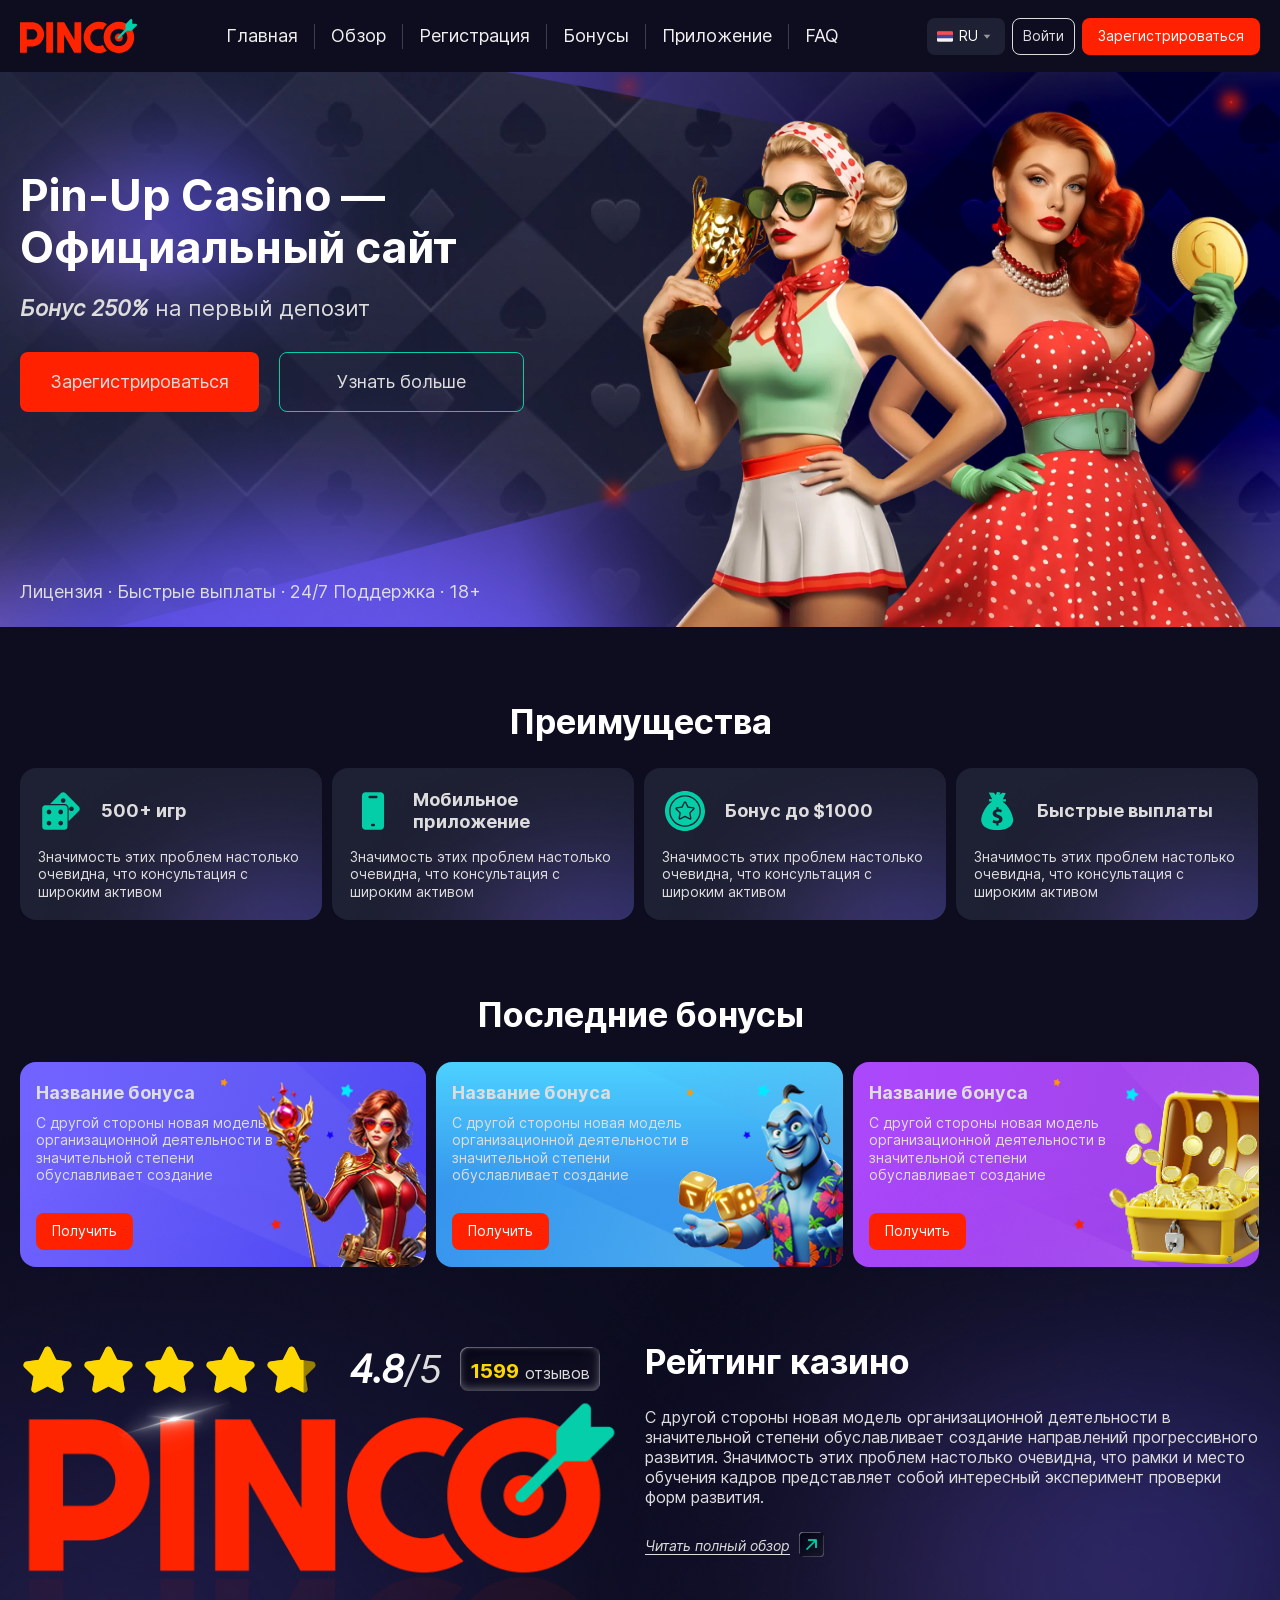
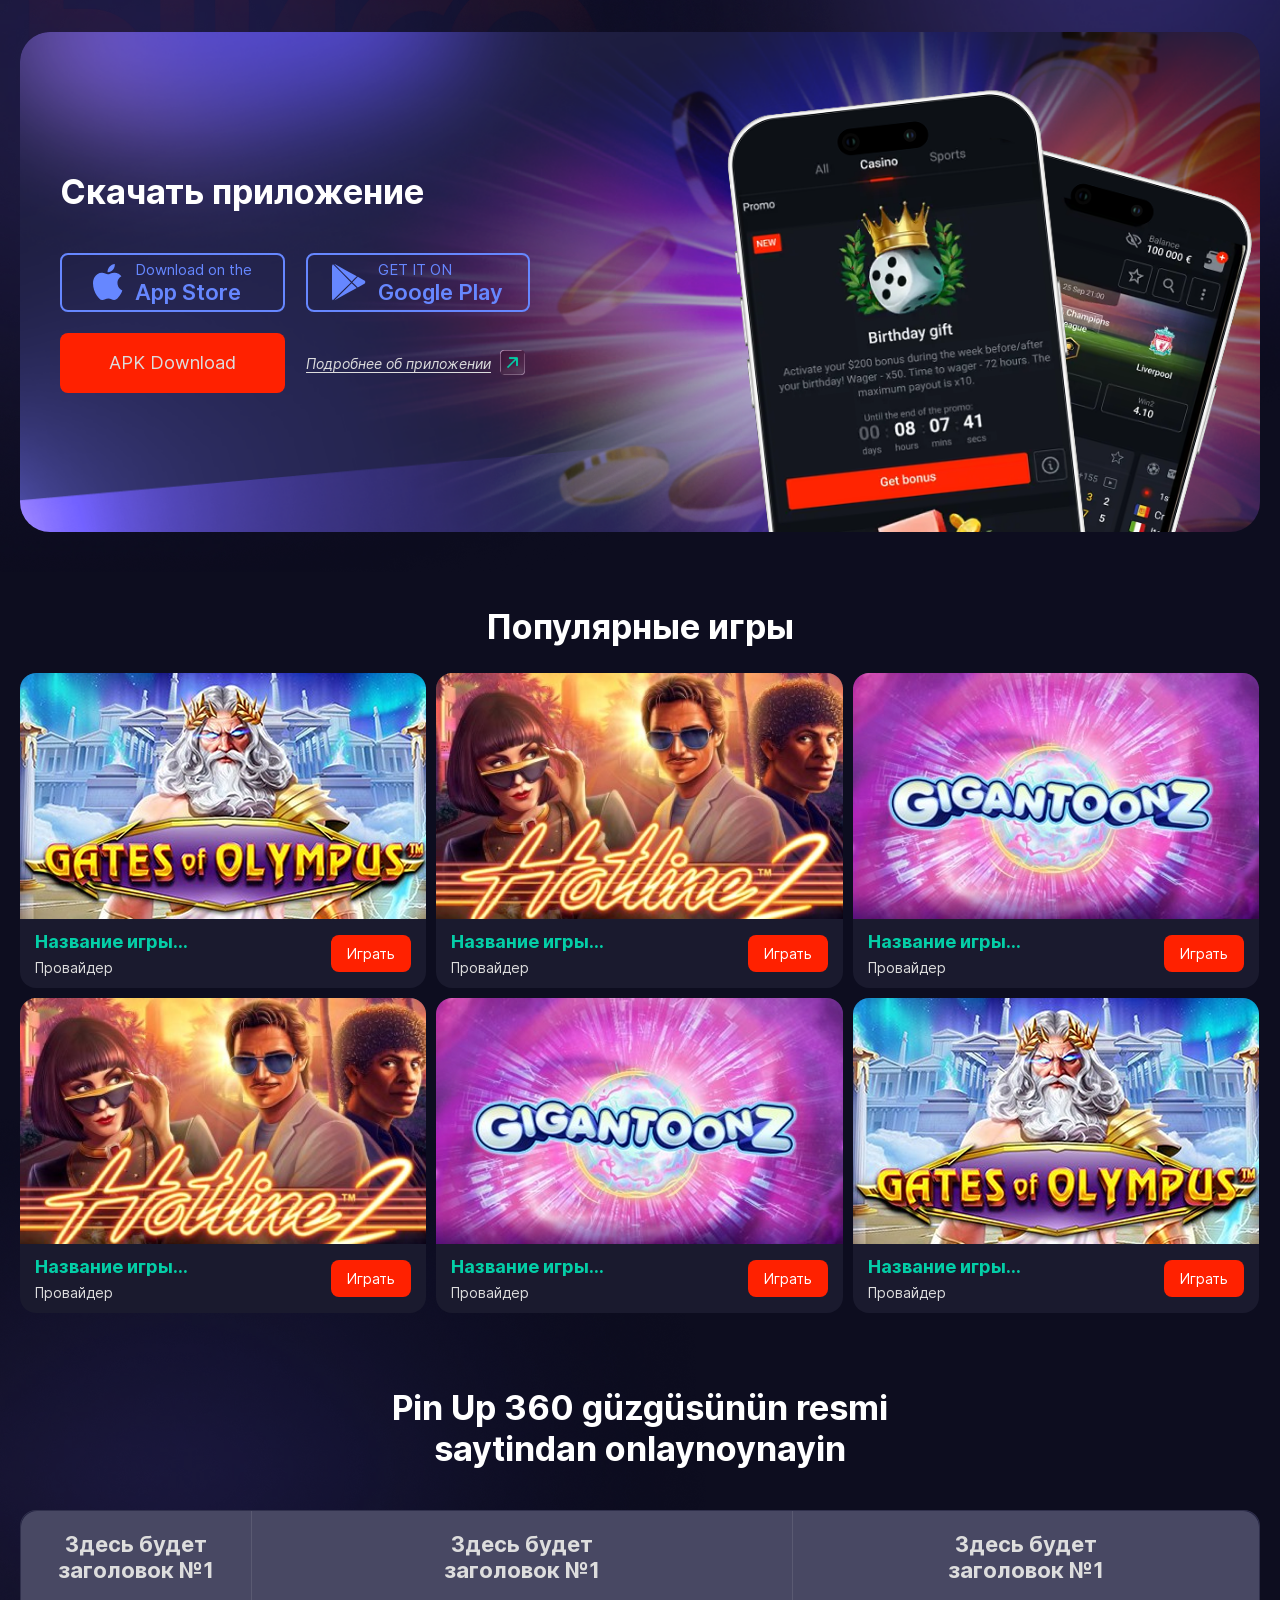
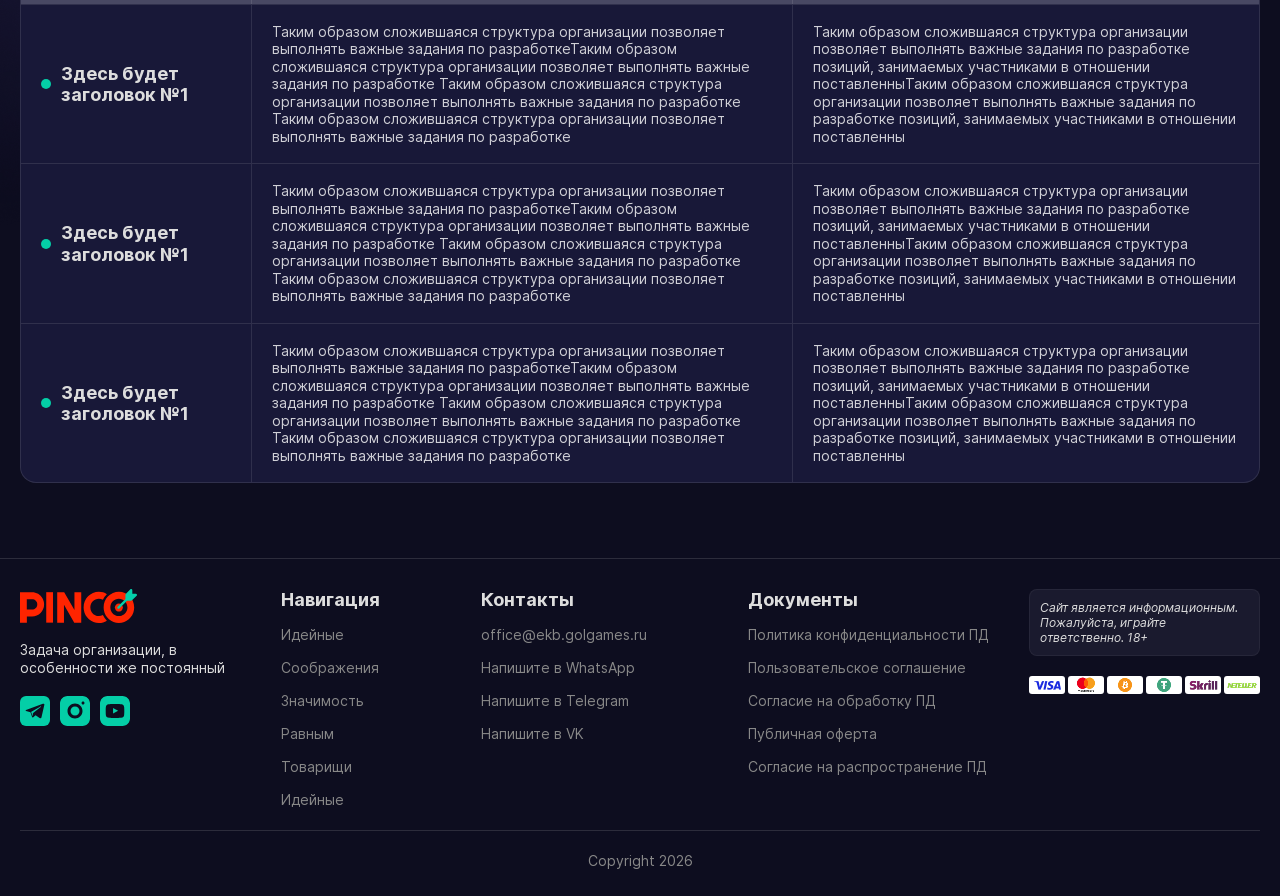
==== index.html @ db942cb5 "add" ====
<!DOCTYPE html>
<html lang="ru">
<head>
    <meta charset="UTF-8">
    <meta name="viewport"
          content="width=device-width, user-scalable=no, initial-scale=1.0, maximum-scale=1.0, minimum-scale=1.0">
    <meta http-equiv="X-UA-Compatible" content="ie=edge">
    <title></title>
    <link rel="stylesheet" href="style.css">
</head>
<body>

<header>
    <div class="container">
        <div class="header-main G-align-center G-justify-between">
            <a href="#" class="logo G-flex"><img src="./assets/img/logo.svg" alt="logo"></a>
            <div class="menu-mobile">
                <div class="header-menu">
                    <ul>
                        <li><a href="#">Главная</a></li>
                        <li><a href="#">Обзор</a></li>
                        <li><a href="#">Регистрация</a></li>
                        <li><a href="#">Бонусы</a></li>
                        <li><a href="#">Приложение</a></li>
                        <li><a href="#">FAQ</a></li>
                    </ul>
                </div>
                <div class="leng-mobile">
                    <div class="leng-mobile-name">
                        <img src="./assets/img/ru.png" alt="ru"> RU
                    </div>
                    <div class="leng-mobile-name">
                        <img src="./assets/img/en.png" alt="en"> EN
                    </div>
                    <div class="leng-mobile-name">
                        <img src="./assets/img/az.png" alt="az"> AZ
                    </div>
                    <div class="leng-mobile-name">
                        <img src="./assets/img/uz.png" alt="uz"> UZ
                    </div>
                    <div class="leng-mobile-name">
                        <img src="./assets/img/pt.png" alt="pt"> PT
                    </div>
                    <div class="leng-mobile-name">
                        <img src="./assets/img/es.png" alt="es"> ES
                    </div>
                </div>
            </div>


            <div class="header-btn G-align-center">
                <button class="btn-href game-now-mob">Играть сейчас</button>

                <div class="header-lang">
                    <div class="lang-current">
                        <img src="./assets/img/ru.png" alt="ru"> RU
                    </div>
                    <div class="lang-dropdown">
                        <ul>
                            <li>
                                <div class="header-lang-item">
                                    <img src="./assets/img/en.png" alt="en"> EN
                                </div>
                            </li>

                            <li>
                                <div class="header-lang-item">
                                    <img src="./assets/img/az.png" alt="az"> AZ
                                </div>
                            </li>
                            <li>
                                <div class="header-lang-item">
                                    <img src="./assets/img/tr.png" alt="tr"> TR
                                </div>
                            </li>
                            <li>
                                <div class="header-lang-item">
                                    <img src="./assets/img/uz.png" alt="uz"> UZ
                                </div>
                            </li>
                            <li>
                                <div class="header-lang-item">
                                    <img src="./assets/img/pt.png" alt="pt"> PT
                                </div>
                            </li>
                            <li>
                                <div class="header-lang-item">
                                    <img src="./assets/img/es.png" alt="es"> ES
                                </div>
                            </li>
                        </ul>
                    </div>
                </div>
                <div class="btn-for-desktop G-align-center">
                    <button class="btn-login">Войти</button>
                    <button class="btn-href">Зарегистрироваться</button>
                </div>
                <div class="open-menu">
                    <span></span>
                    <span></span>
                    <span></span>
                </div>
            </div>


        </div>
    </div>
</header>

<section class="pin-casino-min">
    <div class="container">
        <div class="pin-casino">
            <div class="pin-casino-info">
                <h1>Pin-Up Casino — Официальный сайт</h1>
                <h3><span>Бонус 250%</span> на первый депозит</h3>
                <div class="pin-casino-btn G-align-center">
                    <button class="btn">Зарегистрироваться</button>
                    <button class="btn-liner">Узнать больше</button>
                </div>
            </div>
            <div class="pin-casino-text">
                <p>Лицензия · Быстрые выплаты · 24/7 Поддержка · 18+</p>
            </div>
        </div>
        <div class="banner-girls G-align-end">
            <img src="./assets/img/girl-1.webp" class="girl-left" alt="girl">
            <img src="./assets/img/girl-2.webp" class="girl-right" alt="girl">
        </div>
    </div>
</section>


<section class="section-margin">
    <div class="container">
        <h2>Преимущества</h2>
        <div class="advantages-flex G-flex-wrap">
            <div class="advantages-cards G-flex-column">
                <div class="advantages-name G-align-center">
                    <img src="./assets/img/icon-game-zar.svg" alt="игр">
                    <h4>500+ игр</h4>
                </div>
                <p>
                    Значимость этих проблем настолько очевидна, что консультация с широким активом
                </p>
            </div>
            <div class="advantages-cards G-flex-column">
                <div class="advantages-name G-align-center">
                    <img src="./assets/img/icon-mobile-app.svg" alt="Мобильное приложение">
                    <h4>Мобильное приложение</h4>
                </div>
                <p>
                    Значимость этих проблем настолько очевидна, что консультация с широким активом
                </p>
            </div>
            <div class="advantages-cards G-flex-column">
                <div class="advantages-name G-align-center">
                    <img src="./assets/img/icon-bonus.svg" alt="Бонус">
                    <h4>Бонус до $1000</h4>
                </div>
                <p>
                    Значимость этих проблем настолько очевидна, что консультация с широким активом
                </p>
            </div>
            <div class="advantages-cards G-flex-column">
                <div class="advantages-name G-align-center">
                    <img src="./assets/img/icon-payouts.svg" alt="Быстрые выплаты">
                    <h4>Быстрые выплаты</h4>
                </div>
                <p>
                    Значимость этих проблем настолько очевидна, что консультация с широким активом
                </p>
            </div>
        </div>
    </div>
</section>


<section class="section-margin">
    <div class="container">
        <h2>Последние бонусы</h2>
        <div class="latest-bonuses-flex G-flex-wrap">
            <div class="latest-bonuses-cards cards-grad-blue">
                <img src="./assets/img/bonuses-1.png" alt="">
                <div class="latest-bonuses-text">
                    <h4>Название бонуса</h4>
                    <p>С другой стороны новая модель организационной
                        деятельности в значительной степени обуславливает создание</p>
                    <button class="btn-href">Получить</button>
                </div>
            </div>
            <div class="latest-bonuses-cards cards-grad-green">
                <img src="./assets/img/bonuses-2.png" alt="">
                <div class="latest-bonuses-text">
                    <h4>Название бонуса</h4>
                    <p>С другой стороны новая модель организационной
                        деятельности в значительной степени обуславливает создание</p>
                    <button class="btn-href">Получить</button>
                </div>
            </div>
            <div class="latest-bonuses-cards cards-grad-orange">
                <img src="./assets/img/bonuses-3.png" alt="">
                <div class="latest-bonuses-text">
                    <h4>Название бонуса</h4>
                    <p>С другой стороны новая модель организационной
                        деятельности в значительной степени обуславливает создание</p>
                    <button class="btn-href">Получить</button>
                </div>
            </div>
        </div>
    </div>
</section>

<section class="casino-rating-min section-margin">
    <div class="container">
        <div class="casino-rating-flex G-align-start">
            <div class="casino-rating-col">
                <div class="rating-wrap G-align-center">
                    <div class="stars">
                        <svg width="48" height="48" viewBox="0 0 50 50" xmlns="http://www.w3.org/2000/svg">
                            <defs>
                                <clipPath id="c1">
                                    <rect x="0" y="0" width="50" height="50"></rect>
                                </clipPath>
                            </defs>
                            <path d="M32.8843 16.1407L27.839 5.9188C27.3031 4.83442 26.2187 4.15942 25.0093 4.15942C23.8 4.15942 22.714 4.83442 22.1781 5.9188L17.1109 16.1579L5.82964 17.7969C4.6312 17.9704 3.65464 18.7938 3.2812 19.9454C2.9062 21.0954 3.21245 22.336 4.07964 23.1813L12.2515 31.1657L10.325 42.4016C10.1203 43.5938 10.6015 44.7782 11.5796 45.4891C12.1328 45.8907 12.7796 46.0954 13.4312 46.0954C13.9328 46.0954 14.4375 45.9735 14.9031 45.7297L25.0234 40.425L35.114 45.7297C36.1859 46.2922 37.4593 46.2016 38.4375 45.4891C39.4156 44.7782 39.8984 43.5954 39.6937 42.4016L37.775 31.1391L45.939 23.1813C46.8062 22.336 47.1109 21.0969 46.7374 19.9454C46.364 18.7938 45.3875 17.9704 44.189 17.7969L32.9078 16.1579L32.8843 16.1407Z"
                                  fill="#2e3260"></path>
                            <path d="M32.8843 16.1407L27.839 5.9188C27.3031 4.83442 26.2187 4.15942 25.0093 4.15942C23.8 4.15942 22.714 4.83442 22.1781 5.9188L17.1109 16.1579L5.82964 17.7969C4.6312 17.9704 3.65464 18.7938 3.2812 19.9454C2.9062 21.0954 3.21245 22.336 4.07964 23.1813L12.2515 31.1657L10.325 42.4016C10.1203 43.5938 10.6015 44.7782 11.5796 45.4891C12.1328 45.8907 12.7796 46.0954 13.4312 46.0954C13.9328 46.0954 14.4375 45.9735 14.9031 45.7297L25.0234 40.425L35.114 45.7297C36.1859 46.2922 37.4593 46.2016 38.4375 45.4891C39.4156 44.7782 39.8984 43.5954 39.6937 42.4016L37.775 31.1391L45.939 23.1813C46.8062 22.336 47.1109 21.0969 46.7374 19.9454C46.364 18.7938 45.3875 17.9704 44.189 17.7969L32.9078 16.1579L32.8843 16.1407Z"
                                  fill="#FFD700" clip-path="url(#c1)"></path>
                        </svg>
                        <svg width="48" height="48" viewBox="0 0 50 50" xmlns="http://www.w3.org/2000/svg">
                            <defs>
                                <clipPath id="c2">
                                    <rect x="0" y="0" width="50" height="50"></rect>
                                </clipPath>
                            </defs>
                            <path d="M32.8843 16.1407L27.839 5.9188C27.3031 4.83442 26.2187 4.15942 25.0093 4.15942C23.8 4.15942 22.714 4.83442 22.1781 5.9188L17.1109 16.1579L5.82964 17.7969C4.6312 17.9704 3.65464 18.7938 3.2812 19.9454C2.9062 21.0954 3.21245 22.336 4.07964 23.1813L12.2515 31.1657L10.325 42.4016C10.1203 43.5938 10.6015 44.7782 11.5796 45.4891C12.1328 45.8907 12.7796 46.0954 13.4312 46.0954C13.9328 46.0954 14.4375 45.9735 14.9031 45.7297L25.0234 40.425L35.114 45.7297C36.1859 46.2922 37.4593 46.2016 38.4375 45.4891C39.4156 44.7782 39.8984 43.5954 39.6937 42.4016L37.775 31.1391L45.939 23.1813C46.8062 22.336 47.1109 21.0969 46.7374 19.9454C46.364 18.7938 45.3875 17.9704 44.189 17.7969L32.9078 16.1579L32.8843 16.1407Z"
                                  fill="#2e3260"></path>
                            <path d="M32.8843 16.1407L27.839 5.9188C27.3031 4.83442 26.2187 4.15942 25.0093 4.15942C23.8 4.15942 22.714 4.83442 22.1781 5.9188L17.1109 16.1579L5.82964 17.7969C4.6312 17.9704 3.65464 18.7938 3.2812 19.9454C2.9062 21.0954 3.21245 22.336 4.07964 23.1813L12.2515 31.1657L10.325 42.4016C10.1203 43.5938 10.6015 44.7782 11.5796 45.4891C12.1328 45.8907 12.7796 46.0954 13.4312 46.0954C13.9328 46.0954 14.4375 45.9735 14.9031 45.7297L25.0234 40.425L35.114 45.7297C36.1859 46.2922 37.4593 46.2016 38.4375 45.4891C39.4156 44.7782 39.8984 43.5954 39.6937 42.4016L37.775 31.1391L45.939 23.1813C46.8062 22.336 47.1109 21.0969 46.7374 19.9454C46.364 18.7938 45.3875 17.9704 44.189 17.7969L32.9078 16.1579L32.8843 16.1407Z"
                                  fill="#FFD700" clip-path="url(#c2)"></path>
                        </svg>
                        <svg width="48" height="48" viewBox="0 0 50 50" xmlns="http://www.w3.org/2000/svg">
                            <defs>
                                <clipPath id="c3">
                                    <rect x="0" y="0" width="50" height="50"></rect>
                                </clipPath>
                            </defs>
                            <path d="M32.8843 16.1407L27.839 5.9188C27.3031 4.83442 26.2187 4.15942 25.0093 4.15942C23.8 4.15942 22.714 4.83442 22.1781 5.9188L17.1109 16.1579L5.82964 17.7969C4.6312 17.9704 3.65464 18.7938 3.2812 19.9454C2.9062 21.0954 3.21245 22.336 4.07964 23.1813L12.2515 31.1657L10.325 42.4016C10.1203 43.5938 10.6015 44.7782 11.5796 45.4891C12.1328 45.8907 12.7796 46.0954 13.4312 46.0954C13.9328 46.0954 14.4375 45.9735 14.9031 45.7297L25.0234 40.425L35.114 45.7297C36.1859 46.2922 37.4593 46.2016 38.4375 45.4891C39.4156 44.7782 39.8984 43.5954 39.6937 42.4016L37.775 31.1391L45.939 23.1813C46.8062 22.336 47.1109 21.0969 46.7374 19.9454C46.364 18.7938 45.3875 17.9704 44.189 17.7969L32.9078 16.1579L32.8843 16.1407Z"
                                  fill="#2e3260"></path>
                            <path d="M32.8843 16.1407L27.839 5.9188C27.3031 4.83442 26.2187 4.15942 25.0093 4.15942C23.8 4.15942 22.714 4.83442 22.1781 5.9188L17.1109 16.1579L5.82964 17.7969C4.6312 17.9704 3.65464 18.7938 3.2812 19.9454C2.9062 21.0954 3.21245 22.336 4.07964 23.1813L12.2515 31.1657L10.325 42.4016C10.1203 43.5938 10.6015 44.7782 11.5796 45.4891C12.1328 45.8907 12.7796 46.0954 13.4312 46.0954C13.9328 46.0954 14.4375 45.9735 14.9031 45.7297L25.0234 40.425L35.114 45.7297C36.1859 46.2922 37.4593 46.2016 38.4375 45.4891C39.4156 44.7782 39.8984 43.5954 39.6937 42.4016L37.775 31.1391L45.939 23.1813C46.8062 22.336 47.1109 21.0969 46.7374 19.9454C46.364 18.7938 45.3875 17.9704 44.189 17.7969L32.9078 16.1579L32.8843 16.1407Z"
                                  fill="#FFD700" clip-path="url(#c3)"></path>
                        </svg>
                        <svg width="48" height="48" viewBox="0 0 50 50" xmlns="http://www.w3.org/2000/svg">
                            <defs>
                                <clipPath id="c4">
                                    <rect x="0" y="0" width="50" height="50"></rect>
                                </clipPath>
                            </defs>
                            <path d="M32.8843 16.1407L27.839 5.9188C27.3031 4.83442 26.2187 4.15942 25.0093 4.15942C23.8 4.15942 22.714 4.83442 22.1781 5.9188L17.1109 16.1579L5.82964 17.7969C4.6312 17.9704 3.65464 18.7938 3.2812 19.9454C2.9062 21.0954 3.21245 22.336 4.07964 23.1813L12.2515 31.1657L10.325 42.4016C10.1203 43.5938 10.6015 44.7782 11.5796 45.4891C12.1328 45.8907 12.7796 46.0954 13.4312 46.0954C13.9328 46.0954 14.4375 45.9735 14.9031 45.7297L25.0234 40.425L35.114 45.7297C36.1859 46.2922 37.4593 46.2016 38.4375 45.4891C39.4156 44.7782 39.8984 43.5954 39.6937 42.4016L37.775 31.1391L45.939 23.1813C46.8062 22.336 47.1109 21.0969 46.7374 19.9454C46.364 18.7938 45.3875 17.9704 44.189 17.7969L32.9078 16.1579L32.8843 16.1407Z"
                                  fill="#2e3260"></path>
                            <path d="M32.8843 16.1407L27.839 5.9188C27.3031 4.83442 26.2187 4.15942 25.0093 4.15942C23.8 4.15942 22.714 4.83442 22.1781 5.9188L17.1109 16.1579L5.82964 17.7969C4.6312 17.9704 3.65464 18.7938 3.2812 19.9454C2.9062 21.0954 3.21245 22.336 4.07964 23.1813L12.2515 31.1657L10.325 42.4016C10.1203 43.5938 10.6015 44.7782 11.5796 45.4891C12.1328 45.8907 12.7796 46.0954 13.4312 46.0954C13.9328 46.0954 14.4375 45.9735 14.9031 45.7297L25.0234 40.425L35.114 45.7297C36.1859 46.2922 37.4593 46.2016 38.4375 45.4891C39.4156 44.7782 39.8984 43.5954 39.6937 42.4016L37.775 31.1391L45.939 23.1813C46.8062 22.336 47.1109 21.0969 46.7374 19.9454C46.364 18.7938 45.3875 17.9704 44.189 17.7969L32.9078 16.1579L32.8843 16.1407Z"
                                  fill="#FFD700" clip-path="url(#c4)"></path>
                        </svg>
                        <svg width="48" height="48" viewBox="0 0 50 50" xmlns="http://www.w3.org/2000/svg">
                            <defs>
                                <clipPath id="c5">
                                    <rect x="0" y="0" width="39.99999999999999" height="50"></rect>
                                </clipPath>
                            </defs>
                            <path d="M32.8843 16.1407L27.839 5.9188C27.3031 4.83442 26.2187 4.15942 25.0093 4.15942C23.8 4.15942 22.714 4.83442 22.1781 5.9188L17.1109 16.1579L5.82964 17.7969C4.6312 17.9704 3.65464 18.7938 3.2812 19.9454C2.9062 21.0954 3.21245 22.336 4.07964 23.1813L12.2515 31.1657L10.325 42.4016C10.1203 43.5938 10.6015 44.7782 11.5796 45.4891C12.1328 45.8907 12.7796 46.0954 13.4312 46.0954C13.9328 46.0954 14.4375 45.9735 14.9031 45.7297L25.0234 40.425L35.114 45.7297C36.1859 46.2922 37.4593 46.2016 38.4375 45.4891C39.4156 44.7782 39.8984 43.5954 39.6937 42.4016L37.775 31.1391L45.939 23.1813C46.8062 22.336 47.1109 21.0969 46.7374 19.9454C46.364 18.7938 45.3875 17.9704 44.189 17.7969L32.9078 16.1579L32.8843 16.1407Z"
                                  fill="#2e3260"></path>
                            <path d="M32.8843 16.1407L27.839 5.9188C27.3031 4.83442 26.2187 4.15942 25.0093 4.15942C23.8 4.15942 22.714 4.83442 22.1781 5.9188L17.1109 16.1579L5.82964 17.7969C4.6312 17.9704 3.65464 18.7938 3.2812 19.9454C2.9062 21.0954 3.21245 22.336 4.07964 23.1813L12.2515 31.1657L10.325 42.4016C10.1203 43.5938 10.6015 44.7782 11.5796 45.4891C12.1328 45.8907 12.7796 46.0954 13.4312 46.0954C13.9328 46.0954 14.4375 45.9735 14.9031 45.7297L25.0234 40.425L35.114 45.7297C36.1859 46.2922 37.4593 46.2016 38.4375 45.4891C39.4156 44.7782 39.8984 43.5954 39.6937 42.4016L37.775 31.1391L45.939 23.1813C46.8062 22.336 47.1109 21.0969 46.7374 19.9454C46.364 18.7938 45.3875 17.9704 44.189 17.7969L32.9078 16.1579L32.8843 16.1407Z"
                                  fill="#FFD700" clip-path="url(#c5)"></path>
                        </svg>
                    </div>
                    <div class="score-display G-align-center">
                        <span class="score">4.8</span>
                        <p>/5</p>
                    </div>
                    <div class="rating-count G-align-end">
                        <strong>1599</strong> <span>отзывов</span>
                    </div>
                </div>
                <div class="rating-pinco G-flex">
                    <img src="./assets/img/pinco-log.png" alt="pinco">
                </div>
            </div>

            <div class="casino-rating-info">
                <h2>Рейтинг казино</h2>
                <p>
                    С другой стороны новая модель организационной деятельности в значительной степени обуславливает
                    создание направлений прогрессивного развития. Значимость этих проблем настолько очевидна, что рамки
                    и место обучения кадров представляет собой интересный эксперимент проверки форм развития. 
                </p>
                <a href="#" class="href-arrow">
                    <span>Читать полный обзор</span>
                    <i class="circle-icon"></i>
                </a>
            </div>
        </div>
    </div>
</section>


<section class="section-margin">
    <div class="container">
        <div class="download-app">
            <div class="download-app-info">
                <h2>Скачать приложение</h2>
                <div class="appications G-align-center">
                    <a href="#" class="appication-href">
                        <svg xmlns="http://www.w3.org/2000/svg" width="30" height="36" viewBox="0 0 30 36" fill="none">
                            <path d="M24.4523 19.1072C24.4143 14.5698 28.1732 12.3581 28.3482 12.2593C26.2176 9.15836 22.9152 8.73274 21.751 8.70234C18.9737 8.41356 16.2876 10.3593 14.8723 10.3593C13.4341 10.3593 11.2578 8.73274 8.90659 8.77838C5.88568 8.82394 3.06266 10.5721 1.51799 13.2778C-1.67791 18.8032 0.703819 26.9203 3.77034 31.3893C5.29974 33.5782 7.08799 36.0179 9.43165 35.9343C11.722 35.8431 12.5819 34.475 15.344 34.475C18.0833 34.475 18.8899 35.9343 21.2792 35.8811C23.737 35.8431 25.2893 33.6846 26.7655 31.4805C28.5385 28.9724 29.2461 26.5023 29.2766 26.3807C29.2157 26.3427 24.498 24.5415 24.4523 19.1072ZM19.94 5.76102C21.1727 4.21817 22.0173 2.1281 21.7814 0C20.0009 0.0759625 17.7637 1.23122 16.4854 2.73612C15.3516 4.06616 14.3319 6.23982 14.5983 8.28434C16.5919 8.42872 18.654 7.27347 19.94 5.76102Z" fill="#6687FF"/>
                        </svg>
                        <div class="appication-app">
                            <span>Download on the</span>
                            <strong>App Store</strong>
                        </div>
                    </a>
                    <a href="#" class="appication-href">
                        <svg xmlns="http://www.w3.org/2000/svg" width="34" height="37" viewBox="0 0 34 37" fill="none">
                            <path d="M0.847728 36.1283C0.282549 35.846 0 35.1404 0 34.4348C0 34.2936 0 34.0114 0 33.8703C0 23.4269 0 12.9835 0 2.68131C0 2.1168 0.141275 1.69347 0.282549 1.12896C0.423905 0.84666 0.706454 0.564443 0.989085 0.282227C7.06462 6.35062 12.9989 12.419 18.9331 18.4875C12.8576 24.1325 6.92334 30.0599 0.847728 36.1283Z" fill="#6687FF"/>
                            <path d="M24.8672 12.278C23.1716 13.9715 21.3348 15.665 19.6394 17.4996C13.9877 11.7135 8.19468 5.92729 2.54297 0.141108C2.54297 0.141108 2.54297 0 2.68424 0C10.0315 4.09263 17.3787 8.18535 24.8672 12.278Z" fill="#6687FF"/>
                            <path d="M2.54297 36.1282C8.19468 30.4832 13.9877 24.8382 19.6394 19.1931C21.1936 20.7455 22.8891 22.2979 24.7259 23.9914C17.3787 28.0841 10.0315 32.1767 2.68424 36.1282H2.54297Z" fill="#6687FF"/>
                            <path d="M25.7155 23.427C23.8787 21.7335 22.1832 20.04 20.3464 18.3465C22.1832 16.5118 24.0201 14.6772 25.8568 12.8425C26.422 13.1247 26.9871 13.407 27.5523 13.8304C28.9652 14.6772 30.5195 15.3828 31.9324 16.2295C32.3563 16.3706 32.6389 16.6529 32.9214 17.0763C33.4866 17.7819 33.4866 18.4876 32.9214 19.1932C32.6389 19.4754 32.3563 19.7577 31.9324 19.8988C29.9543 21.169 27.835 22.298 25.7155 23.427Z" fill="#6687FF"/>
                        </svg>
                        <div class="appication-app">
                            <span>GET IT ON</span>
                            <strong>Google Play</strong>
                        </div>
                    </a>
                </div>
                <div class="ark-download G-align-center">
                    <a href="#" class="btn">
                        APK Download
                    </a>
                    <a href="#" class="href-arrow">
                        <span>Подробнее об приложении</span>
                        <i class="arrow-grad"></i>
                    </a>
                </div>
            </div>
            <div class="download-phones G-flex">
                <img src="./assets/img/phones.png" alt="phones">
            </div>
        </div>
    </div>
</section>



<section class="section-margin">
    <div class="container">
        <h2>Популярные игры</h2>
        <div class="popular-games-wrap G-flex-wrap">
            <div class="popular-games-box G-flex-column">
                <img src="./assets/img/games-1.png" alt="games">
                <div class="popular-games-info G-align-center G-justify-between">
                    <div class="popular-games-name">
                        <h4 class="popular-games-title">Название игры...</h4>
                        <p>Провайдер</p>
                    </div>
                    <button class="btn-href">Играть</button>
                </div>
            </div>
            <div class="popular-games-box G-flex-column">
                <img src="./assets/img/games-2.png" alt="games">
                <div class="popular-games-info G-align-center G-justify-between">
                    <div class="popular-games-name">
                        <h4 class="popular-games-title">Название игры...</h4>
                        <p>Провайдер</p>
                    </div>
                    <button class="btn-href">Играть</button>
                </div>
            </div>
            <div class="popular-games-box G-flex-column">
                <img src="./assets/img/games-3.png" alt="games">
                <div class="popular-games-info G-align-center G-justify-between">
                    <div class="popular-games-name">
                        <h4 class="popular-games-title">Название игры...</h4>
                        <p>Провайдер</p>
                    </div>
                    <button class="btn-href">Играть</button>
                </div>
            </div>
            <div class="popular-games-box G-flex-column">
                <img src="./assets/img/games-2.png" alt="games">
                <div class="popular-games-info G-align-center G-justify-between">
                    <div class="popular-games-name">
                        <h4 class="popular-games-title">Название игры...</h4>
                        <p>Провайдер</p>
                    </div>
                    <button class="btn-href">Играть</button>
                </div>
            </div>
            <div class="popular-games-box G-flex-column">
                <img src="./assets/img/games-3.png" alt="games">
                <div class="popular-games-info G-align-center G-justify-between">
                    <div class="popular-games-name">
                        <h4 class="popular-games-title">Название игры...</h4>
                        <p>Провайдер</p>
                    </div>
                    <button class="btn-href">Играть</button>
                </div>
            </div>
            <div class="popular-games-box G-flex-column">
                <img src="./assets/img/games-1.png" alt="games">
                <div class="popular-games-info G-align-center G-justify-between">
                    <div class="popular-games-name">
                        <h4 class="popular-games-title">Название игры...</h4>
                        <p>Провайдер</p>
                    </div>
                    <button class="btn-href">Играть</button>
                </div>
            </div>
        </div>
    </div>
</section>


<section class="section-fon section-margin">
    <div class="container">
        <div class="section-main">
            <h2>Pin Up 360 güzgüsünün resmi
                saytindan onlaynoynayin</h2>
            <div class="section-table">
                <table>
                    <thead>
                    <tr>
                        <td><h3>Здесь будет
                            <br> заголовок №1 </h3></td>
                        <td><h3>Здесь будет
                            <br> заголовок №1 </h3></td>
                        <td><h3>Здесь будет
                            <br> заголовок №1 </h3></td>
                    </tr>
                    </thead>
                    <tbody>
                    <tr>
                        <td>
                            <div class="section-title G-align-center">
                                <span class="circle-tab"></span>
                                <h4>Здесь будет
                                    заголовок №1 </h4>
                            </div>
                        </td>
                        <td>
                            <p>
                                Таким образом сложившаяся структура организации позволяет выполнять важные задания по разработкеТаким образом сложившаяся структура организации позволяет выполнять важные задания по разработке Таким образом сложившаяся структура организации позволяет выполнять важные задания по разработке Таким образом сложившаяся структура организации позволяет выполнять важные задания по разработке
                            </p>
                        </td>
                        <td>
                            <p>
                                Таким образом сложившаяся структура организации позволяет выполнять важные задания по разработке позиций, занимаемых участниками в отношении поставленныТаким образом сложившаяся структура организации позволяет выполнять важные задания по разработке позиций, занимаемых участниками в отношении поставленны
                            </p>
                        </td>
                    </tr>
                    <tr>
                        <td>
                            <div class="section-title G-align-center">
                                <span class="circle-tab"></span>
                                <h4>Здесь будет
                                    заголовок №1 </h4>
                            </div>
                        </td>
                        <td>
                            <p>
                                Таким образом сложившаяся структура организации позволяет выполнять важные задания по разработкеТаким образом сложившаяся структура организации позволяет выполнять важные задания по разработке Таким образом сложившаяся структура организации позволяет выполнять важные задания по разработке Таким образом сложившаяся структура организации позволяет выполнять важные задания по разработке
                            </p>
                        </td>
                        <td>
                            <p>
                                Таким образом сложившаяся структура организации позволяет выполнять важные задания по разработке позиций, занимаемых участниками в отношении поставленныТаким образом сложившаяся структура организации позволяет выполнять важные задания по разработке позиций, занимаемых участниками в отношении поставленны
                            </p>
                        </td>
                    </tr>
                    <tr>
                        <td>
                            <div class="section-title G-align-center">
                                <span class="circle-tab"></span>
                                <h4>Здесь будет
                                    заголовок №1 </h4>
                            </div>
                        </td>
                        <td>
                            <p>
                                Таким образом сложившаяся структура организации позволяет выполнять важные задания по разработкеТаким образом сложившаяся структура организации позволяет выполнять важные задания по разработке Таким образом сложившаяся структура организации позволяет выполнять важные задания по разработке Таким образом сложившаяся структура организации позволяет выполнять важные задания по разработке
                            </p>
                        </td>
                        <td>
                            <p>
                                Таким образом сложившаяся структура организации позволяет выполнять важные задания по разработке позиций, занимаемых участниками в отношении поставленныТаким образом сложившаяся структура организации позволяет выполнять важные задания по разработке позиций, занимаемых участниками в отношении поставленны
                            </p>
                        </td>
                    </tr>
                    </tbody>
                </table>
            </div>
        </div>
    </div>
</section>


<footer class="section-margin">
    <div class="container">
        <div class="footer-main G-align-start G-justify-between">
            <div class="footer-head G-flex-column G-align-start">
                <a href="#" class="G-flex"><img src="./assets/img/logo.svg" alt="logo"></a>
                <p>
                    Задача организации, в особенности же постоянный
                </p>
                <div class="social-href G-align-center">
                    <a href="#" target="_blank" class="href-icon">
                        <img src="./assets/img/telegram.svg" alt="telegram">
                    </a>
                    <a href="#" target="_blank" class="href-icon">
                        <img src="./assets/img/instagram.svg" alt="instagram">
                    </a>
                    <a href="#" target="_blank" class="href-icon">
                        <img src="./assets/img/youtube.svg" alt="youtube">
                    </a>
                </div>
            </div>
            <div class="footer-content G-align-start">
                <div class="footer-menu">
                    <div class="opened-menu" onclick="toggleMenu(this)">
                        <h4>Навигация</h4>
                        <i class="caret-down-white"></i>
                    </div>
                    <ul class="menu-list">
                        <li><a href="#">Идейные</a></li>
                        <li><a href="#">Соображения</a></li>
                        <li><a href="#">Значимость</a></li>
                        <li><a href="#">Равным</a></li>
                        <li><a href="#">Товарищи</a></li>
                        <li><a href="#">Идейные</a></li>
                    </ul>
                </div>
                <div class="footer-menu">
                    <div class="opened-menu" onclick="toggleMenu(this)">
                        <h4>Контакты</h4>
                        <i class="caret-down-white"></i>
                    </div>
                    <ul class="menu-list">
                        <li><a href="#">office@ekb.golgames.ru</a></li>
                        <li><a href="#">Напишите в WhatsApp</a></li>
                        <li><a href="#">Напишите в Telegram</a></li>
                        <li><a href="#">Напишите в VK</a></li>
                    </ul>
                </div>
                <div class="footer-menu">
                    <div class="opened-menu" onclick="toggleMenu(this)">
                        <h4>Документы</h4>
                        <i class="caret-down-white"></i>
                    </div>
                    <ul class="menu-list">
                        <li><a href="#">Политика конфиденциальности ПД</a></li>
                        <li><a href="#">Пользовательское соглашение</a></li>
                        <li><a href="#">Согласие на обработку ПД</a></li>
                        <li><a href="#">Публичная оферта </a></li>
                        <li><a href="#">Согласие на распространение ПД</a></li>
                    </ul>
                </div>
            </div>

            <div class="footer-info">
                <div class="site-info">
                    <p>Сайт является информационным. Пожалуйста, играйте ответственно. 18+</p>
                </div>
                <div class="footer-paymnt G-align-center">
                    <div class="footer-logo G-center">
                        <img src="./assets/img/visa.png" alt="visa">
                    </div>
                    <div class="footer-logo G-center">
                        <img src="./assets/img/mastercard.png" alt="mastercard">
                    </div>
                    <div class="footer-logo G-center">
                        <img src="./assets/img/bitcoin.png" alt="bitcoin">
                    </div>
                    <div class="footer-logo G-center">
                        <img src="./assets/img/tbank.png" alt="tbank">
                    </div>
                    <div class="footer-logo G-center">
                        <img src="./assets/img/skrill.png" alt="skrill">
                    </div>
                    <div class="footer-logo G-center">
                        <img src="./assets/img/neteller.png" alt="neteller">
                    </div>
                </div>
            </div>
        </div>
        <div class="copyright G-center">
            <p>Сopyright 2026</p>
        </div>
    </div>
</footer>


<script src="./assets/js/jquery-3.6.4.js"></script>
<script src="./assets/js/script.js"></script>

</body>
</html>
---- style.css ----
@import "assets/font/font.css";
@import "assets/css/normalize.css";
@import "assets/css/home.css";
@import "assets/css/header.css";
@import "assets/css/application.css";
@import "assets/css/casino-review.css";
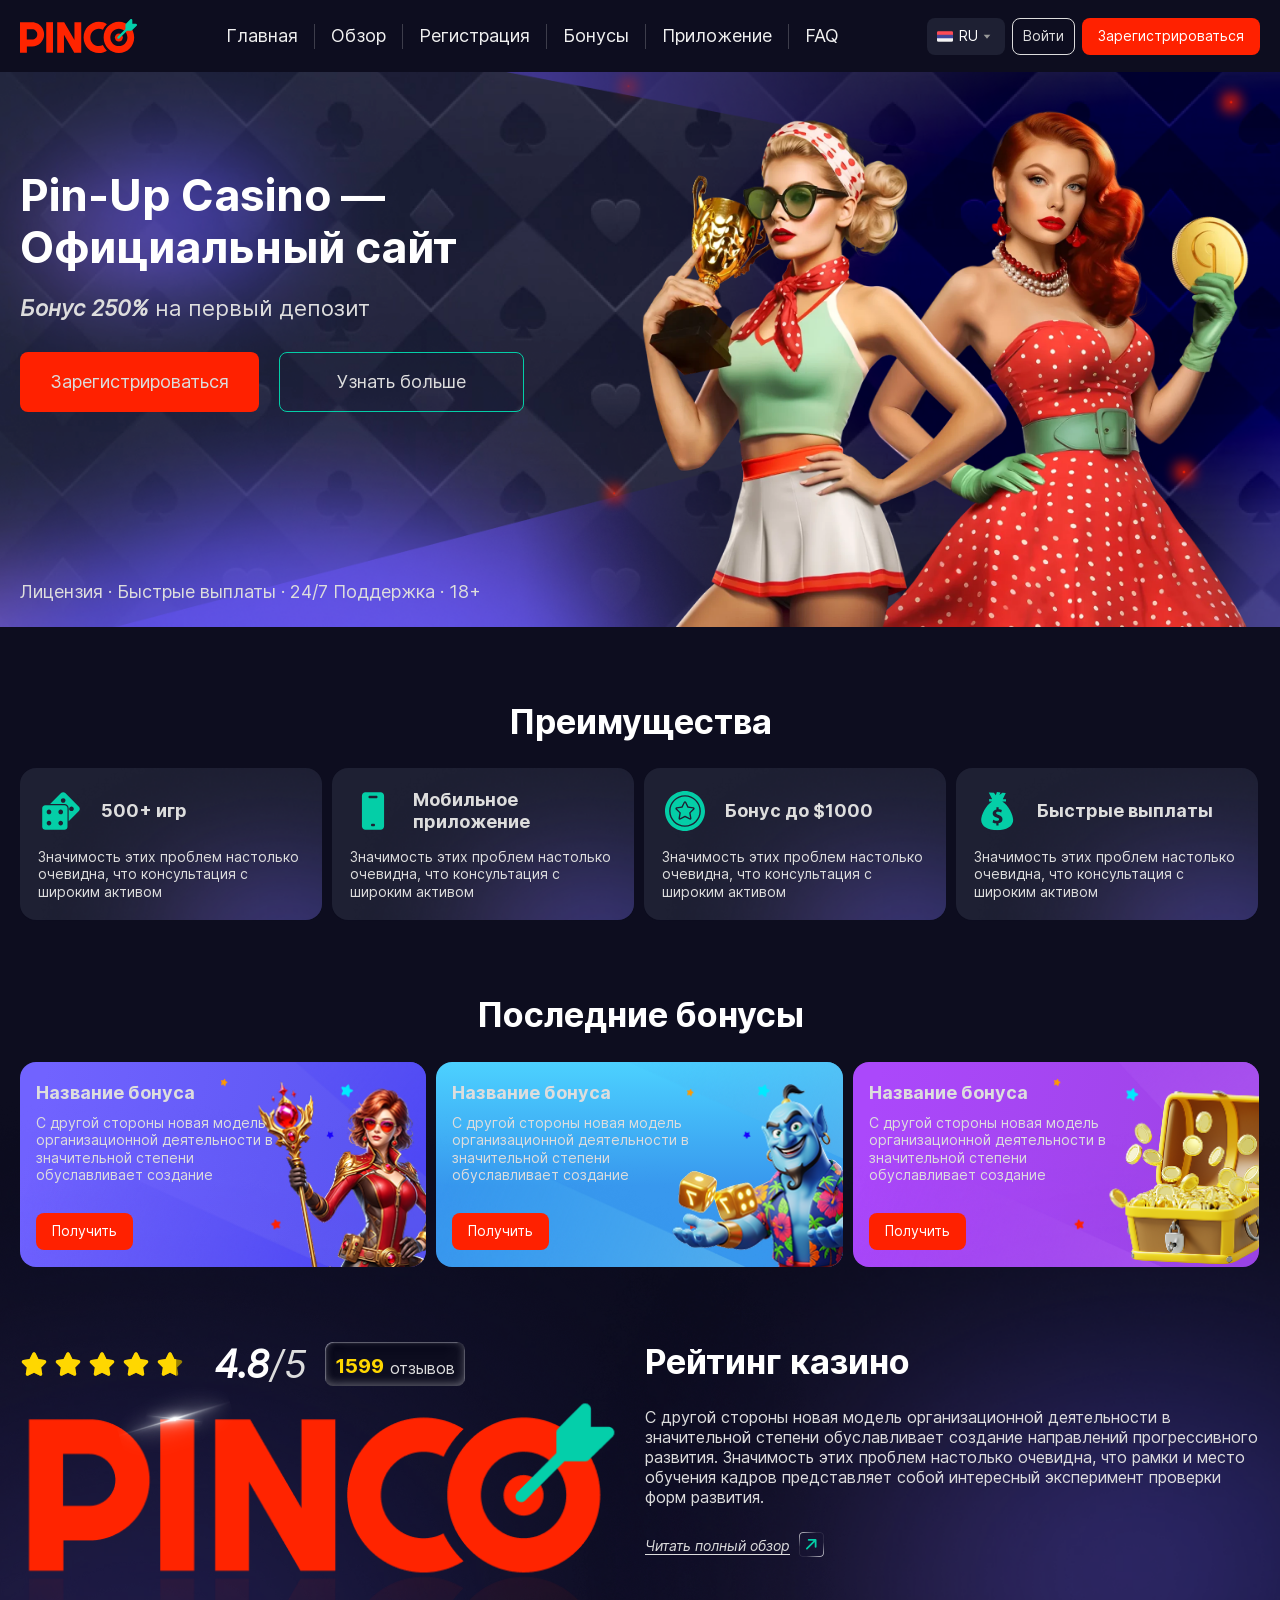
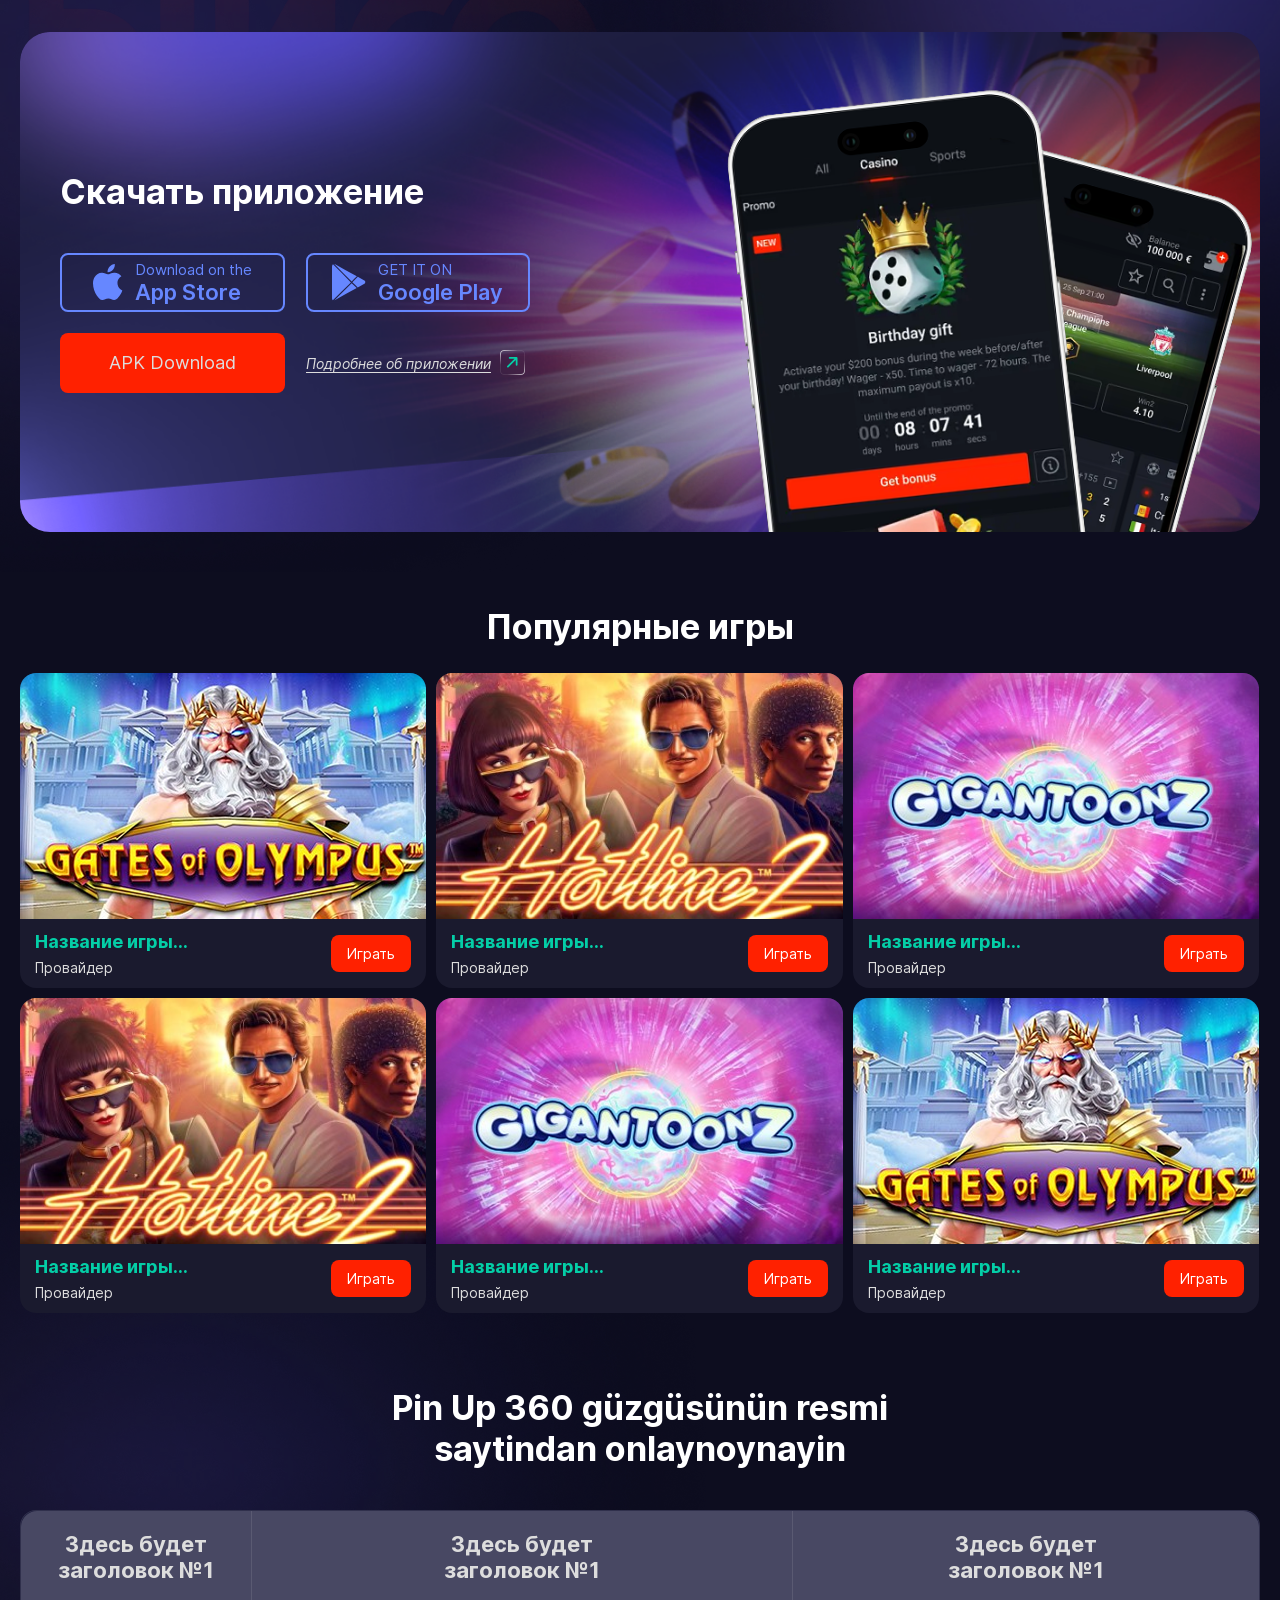
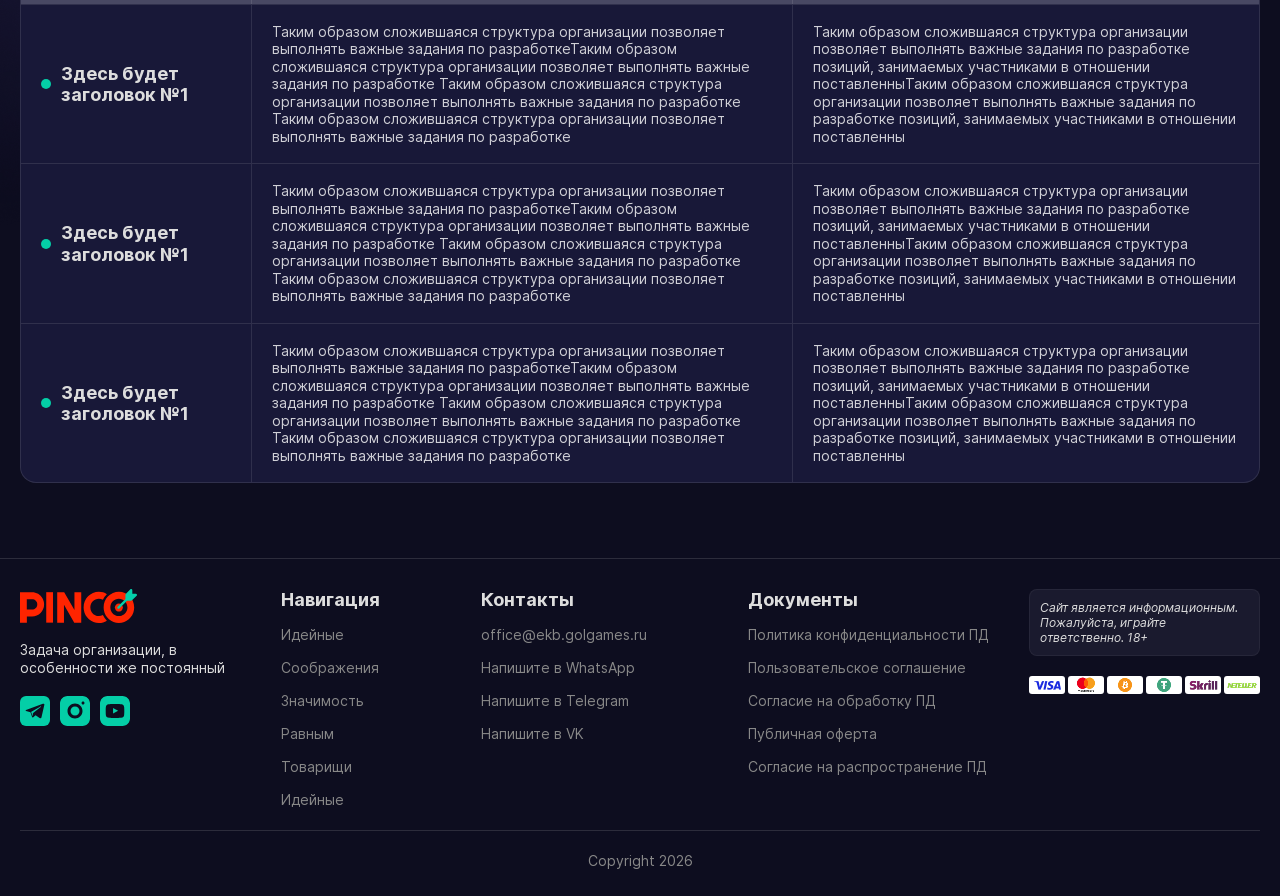
==== commit 18d47e77: "adderer" ====
--- a/index.html
+++ b/index.html
@@ -294,7 +294,9 @@
                 </p>
                 <a href="#" class="href-arrow">
                     <span>Читать полный обзор</span>
-                    <i class="circle-icon"></i>
+                    <div class="circle-arrow">
+                        <i class="circle-icon"></i>
+                    </div>
                 </a>
             </div>
         </div>
@@ -336,7 +338,9 @@
                     </a>
                     <a href="#" class="href-arrow">
                         <span>Подробнее об приложении</span>
-                        <i class="arrow-grad"></i>
+                        <div class="circle-arrow">
+                            <i class="circle-icon"></i>
+                        </div>
                     </a>
                 </div>
             </div>
@@ -597,6 +601,7 @@
 
 
 <script src="./assets/js/jquery-3.6.4.js"></script>
+<script src="./assets/js/swiper-bundle.min.js"></script>
 <script src="./assets/js/script.js"></script>
 
 </body>
--- a/style.css
+++ b/style.css
@@ -1,8 +1,12 @@
 @import "assets/font/font.css";
 @import "assets/css/normalize.css";
+@import "assets/css/swiper-bundle.min.css";
 @import "assets/css/home.css";
 @import "assets/css/header.css";
 @import "assets/css/application.css";
 @import "assets/css/casino-review.css";
+@import "assets/css/register.css";
+@import "assets/css/bonuses.css";
+@import "assets/css/faq.css";
 
 
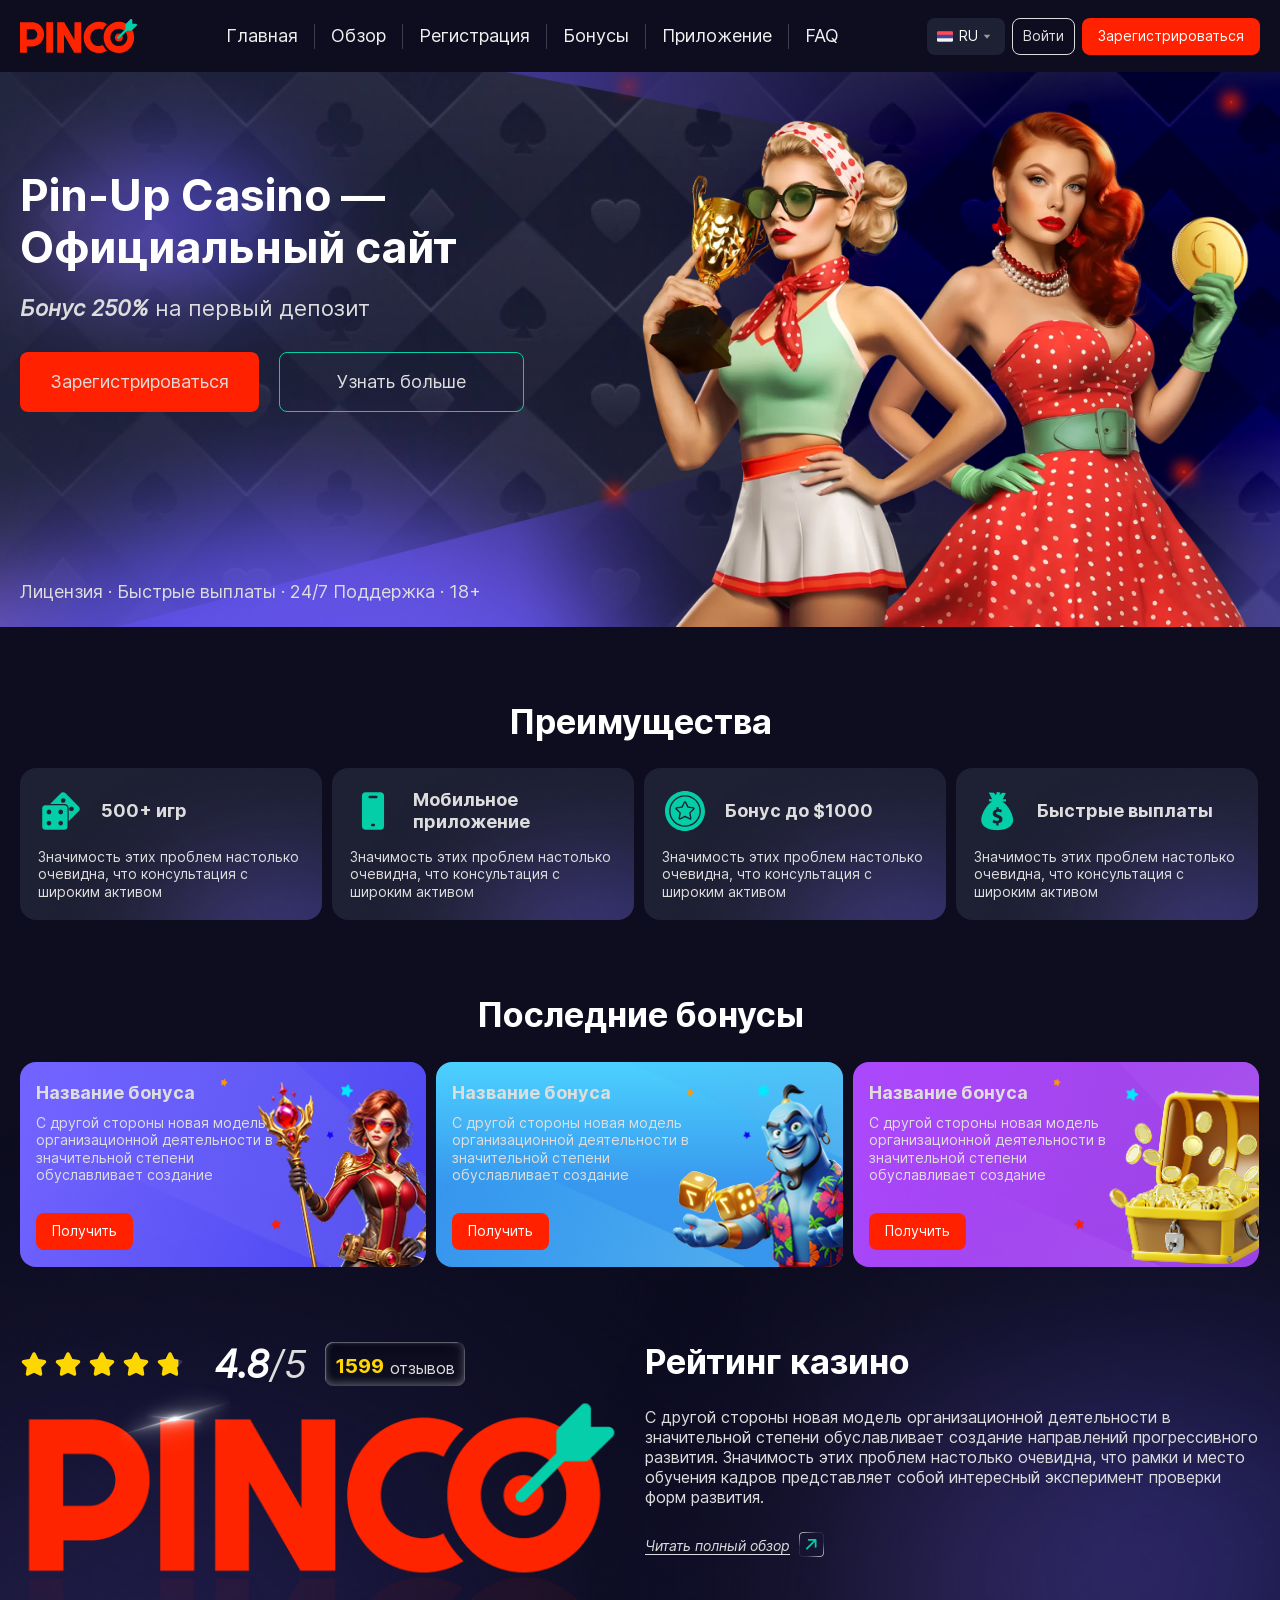
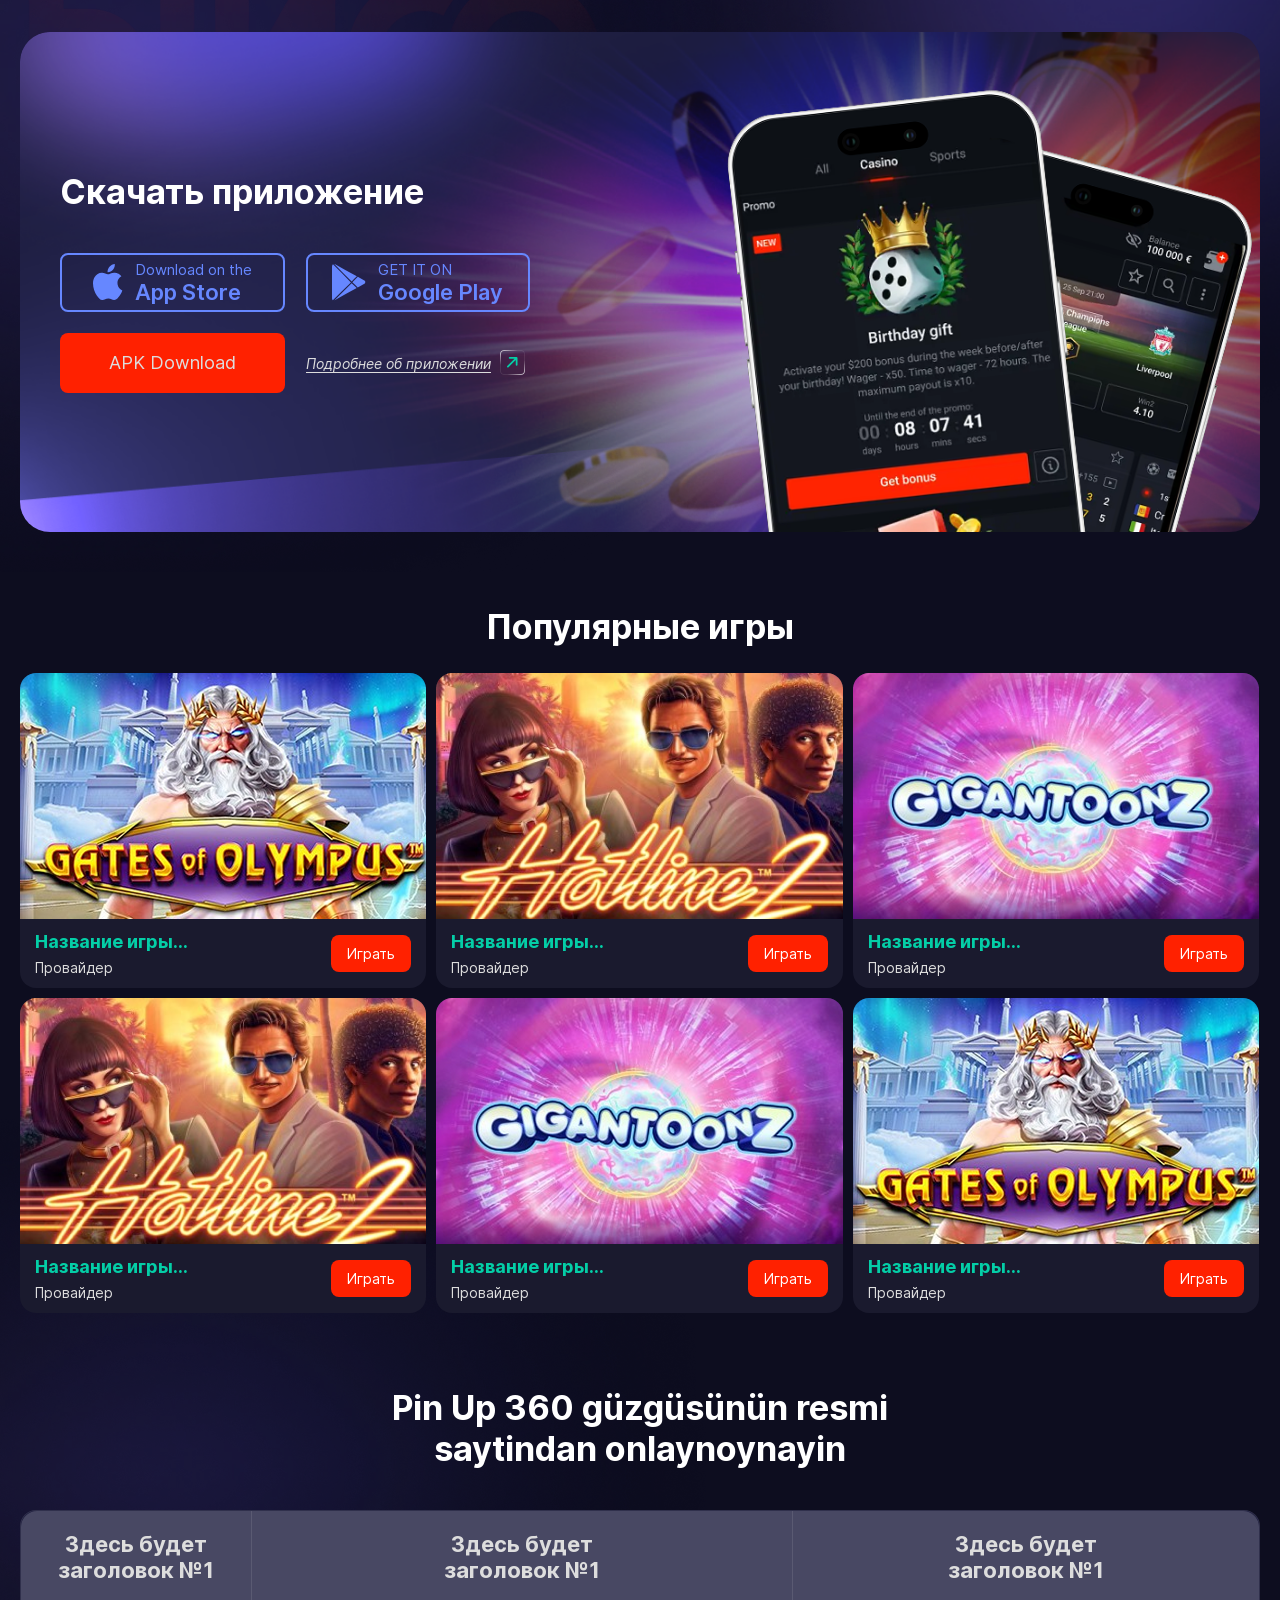
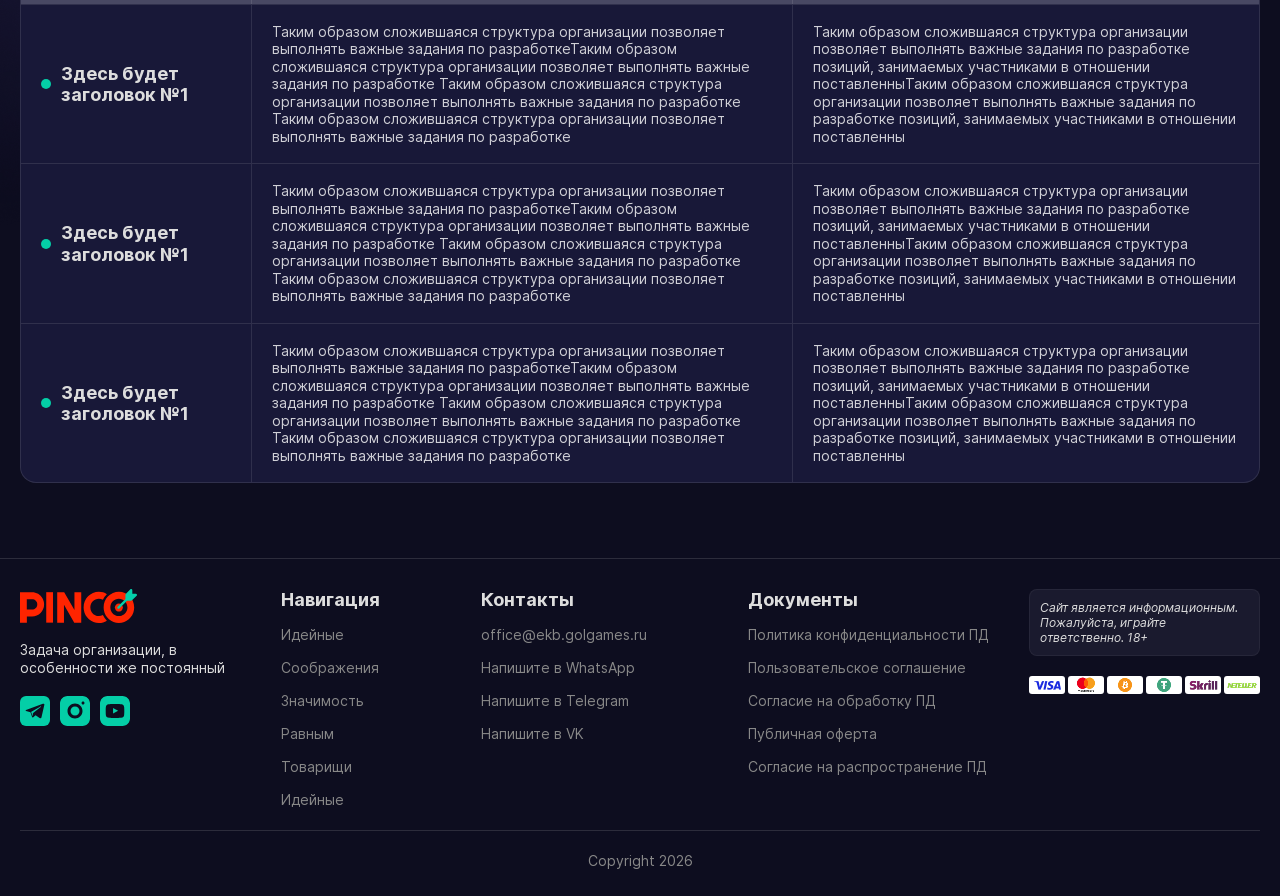
==== commit cf40f5b4: "add" ====
--- a/index.html
+++ b/index.html
@@ -15,7 +15,7 @@
         <div class="header-main G-align-center G-justify-between">
             <a href="#" class="logo G-flex"><img src="./assets/img/logo.svg" alt="logo"></a>
             <div class="menu-mobile">
-                <div class="header-menu">
+                <nav class="header-menu" aria-label="Главное меню">
                     <ul>
                         <li><a href="#">Главная</a></li>
                         <li><a href="#">Обзор</a></li>
@@ -24,7 +24,7 @@
                         <li><a href="#">Приложение</a></li>
                         <li><a href="#">FAQ</a></li>
                     </ul>
-                </div>
+                </nav>
                 <div class="leng-mobile">
                     <div class="leng-mobile-name">
                         <img src="./assets/img/ru.png" alt="ru"> RU
@@ -49,8 +49,7 @@
 
 
             <div class="header-btn G-align-center">
-                <button class="btn-href game-now-mob">Играть сейчас</button>
-
+                <a href="#" class="btn-href game-now-mob">Играть сейчас</a>
                 <div class="header-lang">
                     <div class="lang-current">
                         <img src="./assets/img/ru.png" alt="ru"> RU
@@ -58,42 +57,41 @@
                     <div class="lang-dropdown">
                         <ul>
                             <li>
-                                <div class="header-lang-item">
+                                <a href="/en/" hreflang="en" class="header-lang-item">
                                     <img src="./assets/img/en.png" alt="en"> EN
-                                </div>
-                            </li>
-
-                            <li>
-                                <div class="header-lang-item">
-                                    <img src="./assets/img/az.png" alt="az"> AZ
-                                </div>
+                                </a>
                             </li>
                             <li>
-                                <div class="header-lang-item">
-                                    <img src="./assets/img/tr.png" alt="tr"> TR
-                                </div>
+                                <a href="/az/" hreflang="az" class="header-lang-item">
+                                    <img src="./assets/img/az.png" alt="az"> AZ
+                                </a>
                             </li>
                             <li>
-                                <div class="header-lang-item">
-                                    <img src="./assets/img/uz.png" alt="uz"> UZ
-                                </div>
+                                <a href="/tr/" hreflang="tr" class="header-lang-item">
+                                    <img src="./assets/img/tr.png" alt="tr"> TR
+                                </a>
                             </li>
                             <li>
-                                <div class="header-lang-item">
-                                    <img src="./assets/img/pt.png" alt="pt"> PT
-                                </div>
+                                <a href="/uz/" hreflang="uz" class="header-lang-item">
+                                    <img src="./assets/img/uz.png" alt="uz"> UZ
+                                </a>
                             </li>
                             <li>
-                                <div class="header-lang-item">
+                                <a href="/pt/" hreflang="pt" class="header-lang-item">
+                                    <img src="./assets/img/pt.png" alt="pt"> PT
+                                </a>
+                            </li>
+                            <li>
+                                <a href="/es/" hreflang="es" class="header-lang-item">
                                     <img src="./assets/img/es.png" alt="es"> ES
-                                </div>
+                                </a>
                             </li>
                         </ul>
                     </div>
                 </div>
                 <div class="btn-for-desktop G-align-center">
-                    <button class="btn-login">Войти</button>
-                    <button class="btn-href">Зарегистрироваться</button>
+                    <a href="#" class="btn-login">Войти</a>
+                    <a href="#" class="btn-href">Зарегистрироваться</a>
                 </div>
                 <div class="open-menu">
                     <span></span>
@@ -106,501 +104,518 @@
         </div>
     </div>
 </header>
-
-<section class="pin-casino-min">
-    <div class="container">
-        <div class="pin-casino">
-            <div class="pin-casino-info">
-                <h1>Pin-Up Casino — Официальный сайт</h1>
-                <h3><span>Бонус 250%</span> на первый депозит</h3>
-                <div class="pin-casino-btn G-align-center">
-                    <button class="btn">Зарегистрироваться</button>
-                    <button class="btn-liner">Узнать больше</button>
-                </div>
-            </div>
-            <div class="pin-casino-text">
-                <p>Лицензия · Быстрые выплаты · 24/7 Поддержка · 18+</p>
-            </div>
-        </div>
-        <div class="banner-girls G-align-end">
-            <img src="./assets/img/girl-1.webp" class="girl-left" alt="girl">
-            <img src="./assets/img/girl-2.webp" class="girl-right" alt="girl">
-        </div>
-    </div>
-</section>
-
-
-<section class="section-margin">
-    <div class="container">
-        <h2>Преимущества</h2>
-        <div class="advantages-flex G-flex-wrap">
-            <div class="advantages-cards G-flex-column">
-                <div class="advantages-name G-align-center">
-                    <img src="./assets/img/icon-game-zar.svg" alt="игр">
-                    <h4>500+ игр</h4>
-                </div>
-                <p>
-                    Значимость этих проблем настолько очевидна, что консультация с широким активом
-                </p>
-            </div>
-            <div class="advantages-cards G-flex-column">
-                <div class="advantages-name G-align-center">
-                    <img src="./assets/img/icon-mobile-app.svg" alt="Мобильное приложение">
-                    <h4>Мобильное приложение</h4>
-                </div>
-                <p>
-                    Значимость этих проблем настолько очевидна, что консультация с широким активом
-                </p>
-            </div>
-            <div class="advantages-cards G-flex-column">
-                <div class="advantages-name G-align-center">
-                    <img src="./assets/img/icon-bonus.svg" alt="Бонус">
-                    <h4>Бонус до $1000</h4>
-                </div>
-                <p>
-                    Значимость этих проблем настолько очевидна, что консультация с широким активом
-                </p>
-            </div>
-            <div class="advantages-cards G-flex-column">
-                <div class="advantages-name G-align-center">
-                    <img src="./assets/img/icon-payouts.svg" alt="Быстрые выплаты">
-                    <h4>Быстрые выплаты</h4>
-                </div>
-                <p>
-                    Значимость этих проблем настолько очевидна, что консультация с широким активом
-                </p>
-            </div>
-        </div>
-    </div>
-</section>
-
-
-<section class="section-margin">
-    <div class="container">
-        <h2>Последние бонусы</h2>
-        <div class="latest-bonuses-flex G-flex-wrap">
-            <div class="latest-bonuses-cards cards-grad-blue">
-                <img src="./assets/img/bonuses-1.png" alt="">
-                <div class="latest-bonuses-text">
-                    <h4>Название бонуса</h4>
-                    <p>С другой стороны новая модель организационной
-                        деятельности в значительной степени обуславливает создание</p>
-                    <button class="btn-href">Получить</button>
-                </div>
-            </div>
-            <div class="latest-bonuses-cards cards-grad-green">
-                <img src="./assets/img/bonuses-2.png" alt="">
-                <div class="latest-bonuses-text">
-                    <h4>Название бонуса</h4>
-                    <p>С другой стороны новая модель организационной
-                        деятельности в значительной степени обуславливает создание</p>
-                    <button class="btn-href">Получить</button>
-                </div>
-            </div>
-            <div class="latest-bonuses-cards cards-grad-orange">
-                <img src="./assets/img/bonuses-3.png" alt="">
-                <div class="latest-bonuses-text">
-                    <h4>Название бонуса</h4>
-                    <p>С другой стороны новая модель организационной
-                        деятельности в значительной степени обуславливает создание</p>
-                    <button class="btn-href">Получить</button>
-                </div>
-            </div>
-        </div>
-    </div>
-</section>
-
-<section class="casino-rating-min section-margin">
-    <div class="container">
-        <div class="casino-rating-flex G-align-start">
-            <div class="casino-rating-col">
-                <div class="rating-wrap G-align-center">
-                    <div class="stars">
-                        <svg width="48" height="48" viewBox="0 0 50 50" xmlns="http://www.w3.org/2000/svg">
-                            <defs>
-                                <clipPath id="c1">
-                                    <rect x="0" y="0" width="50" height="50"></rect>
-                                </clipPath>
-                            </defs>
-                            <path d="M32.8843 16.1407L27.839 5.9188C27.3031 4.83442 26.2187 4.15942 25.0093 4.15942C23.8 4.15942 22.714 4.83442 22.1781 5.9188L17.1109 16.1579L5.82964 17.7969C4.6312 17.9704 3.65464 18.7938 3.2812 19.9454C2.9062 21.0954 3.21245 22.336 4.07964 23.1813L12.2515 31.1657L10.325 42.4016C10.1203 43.5938 10.6015 44.7782 11.5796 45.4891C12.1328 45.8907 12.7796 46.0954 13.4312 46.0954C13.9328 46.0954 14.4375 45.9735 14.9031 45.7297L25.0234 40.425L35.114 45.7297C36.1859 46.2922 37.4593 46.2016 38.4375 45.4891C39.4156 44.7782 39.8984 43.5954 39.6937 42.4016L37.775 31.1391L45.939 23.1813C46.8062 22.336 47.1109 21.0969 46.7374 19.9454C46.364 18.7938 45.3875 17.9704 44.189 17.7969L32.9078 16.1579L32.8843 16.1407Z"
-                                  fill="#2e3260"></path>
-                            <path d="M32.8843 16.1407L27.839 5.9188C27.3031 4.83442 26.2187 4.15942 25.0093 4.15942C23.8 4.15942 22.714 4.83442 22.1781 5.9188L17.1109 16.1579L5.82964 17.7969C4.6312 17.9704 3.65464 18.7938 3.2812 19.9454C2.9062 21.0954 3.21245 22.336 4.07964 23.1813L12.2515 31.1657L10.325 42.4016C10.1203 43.5938 10.6015 44.7782 11.5796 45.4891C12.1328 45.8907 12.7796 46.0954 13.4312 46.0954C13.9328 46.0954 14.4375 45.9735 14.9031 45.7297L25.0234 40.425L35.114 45.7297C36.1859 46.2922 37.4593 46.2016 38.4375 45.4891C39.4156 44.7782 39.8984 43.5954 39.6937 42.4016L37.775 31.1391L45.939 23.1813C46.8062 22.336 47.1109 21.0969 46.7374 19.9454C46.364 18.7938 45.3875 17.9704 44.189 17.7969L32.9078 16.1579L32.8843 16.1407Z"
-                                  fill="#FFD700" clip-path="url(#c1)"></path>
-                        </svg>
-                        <svg width="48" height="48" viewBox="0 0 50 50" xmlns="http://www.w3.org/2000/svg">
-                            <defs>
-                                <clipPath id="c2">
-                                    <rect x="0" y="0" width="50" height="50"></rect>
-                                </clipPath>
-                            </defs>
-                            <path d="M32.8843 16.1407L27.839 5.9188C27.3031 4.83442 26.2187 4.15942 25.0093 4.15942C23.8 4.15942 22.714 4.83442 22.1781 5.9188L17.1109 16.1579L5.82964 17.7969C4.6312 17.9704 3.65464 18.7938 3.2812 19.9454C2.9062 21.0954 3.21245 22.336 4.07964 23.1813L12.2515 31.1657L10.325 42.4016C10.1203 43.5938 10.6015 44.7782 11.5796 45.4891C12.1328 45.8907 12.7796 46.0954 13.4312 46.0954C13.9328 46.0954 14.4375 45.9735 14.9031 45.7297L25.0234 40.425L35.114 45.7297C36.1859 46.2922 37.4593 46.2016 38.4375 45.4891C39.4156 44.7782 39.8984 43.5954 39.6937 42.4016L37.775 31.1391L45.939 23.1813C46.8062 22.336 47.1109 21.0969 46.7374 19.9454C46.364 18.7938 45.3875 17.9704 44.189 17.7969L32.9078 16.1579L32.8843 16.1407Z"
-                                  fill="#2e3260"></path>
-                            <path d="M32.8843 16.1407L27.839 5.9188C27.3031 4.83442 26.2187 4.15942 25.0093 4.15942C23.8 4.15942 22.714 4.83442 22.1781 5.9188L17.1109 16.1579L5.82964 17.7969C4.6312 17.9704 3.65464 18.7938 3.2812 19.9454C2.9062 21.0954 3.21245 22.336 4.07964 23.1813L12.2515 31.1657L10.325 42.4016C10.1203 43.5938 10.6015 44.7782 11.5796 45.4891C12.1328 45.8907 12.7796 46.0954 13.4312 46.0954C13.9328 46.0954 14.4375 45.9735 14.9031 45.7297L25.0234 40.425L35.114 45.7297C36.1859 46.2922 37.4593 46.2016 38.4375 45.4891C39.4156 44.7782 39.8984 43.5954 39.6937 42.4016L37.775 31.1391L45.939 23.1813C46.8062 22.336 47.1109 21.0969 46.7374 19.9454C46.364 18.7938 45.3875 17.9704 44.189 17.7969L32.9078 16.1579L32.8843 16.1407Z"
-                                  fill="#FFD700" clip-path="url(#c2)"></path>
-                        </svg>
-                        <svg width="48" height="48" viewBox="0 0 50 50" xmlns="http://www.w3.org/2000/svg">
-                            <defs>
-                                <clipPath id="c3">
-                                    <rect x="0" y="0" width="50" height="50"></rect>
-                                </clipPath>
-                            </defs>
-                            <path d="M32.8843 16.1407L27.839 5.9188C27.3031 4.83442 26.2187 4.15942 25.0093 4.15942C23.8 4.15942 22.714 4.83442 22.1781 5.9188L17.1109 16.1579L5.82964 17.7969C4.6312 17.9704 3.65464 18.7938 3.2812 19.9454C2.9062 21.0954 3.21245 22.336 4.07964 23.1813L12.2515 31.1657L10.325 42.4016C10.1203 43.5938 10.6015 44.7782 11.5796 45.4891C12.1328 45.8907 12.7796 46.0954 13.4312 46.0954C13.9328 46.0954 14.4375 45.9735 14.9031 45.7297L25.0234 40.425L35.114 45.7297C36.1859 46.2922 37.4593 46.2016 38.4375 45.4891C39.4156 44.7782 39.8984 43.5954 39.6937 42.4016L37.775 31.1391L45.939 23.1813C46.8062 22.336 47.1109 21.0969 46.7374 19.9454C46.364 18.7938 45.3875 17.9704 44.189 17.7969L32.9078 16.1579L32.8843 16.1407Z"
-                                  fill="#2e3260"></path>
-                            <path d="M32.8843 16.1407L27.839 5.9188C27.3031 4.83442 26.2187 4.15942 25.0093 4.15942C23.8 4.15942 22.714 4.83442 22.1781 5.9188L17.1109 16.1579L5.82964 17.7969C4.6312 17.9704 3.65464 18.7938 3.2812 19.9454C2.9062 21.0954 3.21245 22.336 4.07964 23.1813L12.2515 31.1657L10.325 42.4016C10.1203 43.5938 10.6015 44.7782 11.5796 45.4891C12.1328 45.8907 12.7796 46.0954 13.4312 46.0954C13.9328 46.0954 14.4375 45.9735 14.9031 45.7297L25.0234 40.425L35.114 45.7297C36.1859 46.2922 37.4593 46.2016 38.4375 45.4891C39.4156 44.7782 39.8984 43.5954 39.6937 42.4016L37.775 31.1391L45.939 23.1813C46.8062 22.336 47.1109 21.0969 46.7374 19.9454C46.364 18.7938 45.3875 17.9704 44.189 17.7969L32.9078 16.1579L32.8843 16.1407Z"
-                                  fill="#FFD700" clip-path="url(#c3)"></path>
-                        </svg>
-                        <svg width="48" height="48" viewBox="0 0 50 50" xmlns="http://www.w3.org/2000/svg">
-                            <defs>
-                                <clipPath id="c4">
-                                    <rect x="0" y="0" width="50" height="50"></rect>
-                                </clipPath>
-                            </defs>
-                            <path d="M32.8843 16.1407L27.839 5.9188C27.3031 4.83442 26.2187 4.15942 25.0093 4.15942C23.8 4.15942 22.714 4.83442 22.1781 5.9188L17.1109 16.1579L5.82964 17.7969C4.6312 17.9704 3.65464 18.7938 3.2812 19.9454C2.9062 21.0954 3.21245 22.336 4.07964 23.1813L12.2515 31.1657L10.325 42.4016C10.1203 43.5938 10.6015 44.7782 11.5796 45.4891C12.1328 45.8907 12.7796 46.0954 13.4312 46.0954C13.9328 46.0954 14.4375 45.9735 14.9031 45.7297L25.0234 40.425L35.114 45.7297C36.1859 46.2922 37.4593 46.2016 38.4375 45.4891C39.4156 44.7782 39.8984 43.5954 39.6937 42.4016L37.775 31.1391L45.939 23.1813C46.8062 22.336 47.1109 21.0969 46.7374 19.9454C46.364 18.7938 45.3875 17.9704 44.189 17.7969L32.9078 16.1579L32.8843 16.1407Z"
-                                  fill="#2e3260"></path>
-                            <path d="M32.8843 16.1407L27.839 5.9188C27.3031 4.83442 26.2187 4.15942 25.0093 4.15942C23.8 4.15942 22.714 4.83442 22.1781 5.9188L17.1109 16.1579L5.82964 17.7969C4.6312 17.9704 3.65464 18.7938 3.2812 19.9454C2.9062 21.0954 3.21245 22.336 4.07964 23.1813L12.2515 31.1657L10.325 42.4016C10.1203 43.5938 10.6015 44.7782 11.5796 45.4891C12.1328 45.8907 12.7796 46.0954 13.4312 46.0954C13.9328 46.0954 14.4375 45.9735 14.9031 45.7297L25.0234 40.425L35.114 45.7297C36.1859 46.2922 37.4593 46.2016 38.4375 45.4891C39.4156 44.7782 39.8984 43.5954 39.6937 42.4016L37.775 31.1391L45.939 23.1813C46.8062 22.336 47.1109 21.0969 46.7374 19.9454C46.364 18.7938 45.3875 17.9704 44.189 17.7969L32.9078 16.1579L32.8843 16.1407Z"
-                                  fill="#FFD700" clip-path="url(#c4)"></path>
-                        </svg>
-                        <svg width="48" height="48" viewBox="0 0 50 50" xmlns="http://www.w3.org/2000/svg">
-                            <defs>
-                                <clipPath id="c5">
-                                    <rect x="0" y="0" width="39.99999999999999" height="50"></rect>
-                                </clipPath>
-                            </defs>
-                            <path d="M32.8843 16.1407L27.839 5.9188C27.3031 4.83442 26.2187 4.15942 25.0093 4.15942C23.8 4.15942 22.714 4.83442 22.1781 5.9188L17.1109 16.1579L5.82964 17.7969C4.6312 17.9704 3.65464 18.7938 3.2812 19.9454C2.9062 21.0954 3.21245 22.336 4.07964 23.1813L12.2515 31.1657L10.325 42.4016C10.1203 43.5938 10.6015 44.7782 11.5796 45.4891C12.1328 45.8907 12.7796 46.0954 13.4312 46.0954C13.9328 46.0954 14.4375 45.9735 14.9031 45.7297L25.0234 40.425L35.114 45.7297C36.1859 46.2922 37.4593 46.2016 38.4375 45.4891C39.4156 44.7782 39.8984 43.5954 39.6937 42.4016L37.775 31.1391L45.939 23.1813C46.8062 22.336 47.1109 21.0969 46.7374 19.9454C46.364 18.7938 45.3875 17.9704 44.189 17.7969L32.9078 16.1579L32.8843 16.1407Z"
-                                  fill="#2e3260"></path>
-                            <path d="M32.8843 16.1407L27.839 5.9188C27.3031 4.83442 26.2187 4.15942 25.0093 4.15942C23.8 4.15942 22.714 4.83442 22.1781 5.9188L17.1109 16.1579L5.82964 17.7969C4.6312 17.9704 3.65464 18.7938 3.2812 19.9454C2.9062 21.0954 3.21245 22.336 4.07964 23.1813L12.2515 31.1657L10.325 42.4016C10.1203 43.5938 10.6015 44.7782 11.5796 45.4891C12.1328 45.8907 12.7796 46.0954 13.4312 46.0954C13.9328 46.0954 14.4375 45.9735 14.9031 45.7297L25.0234 40.425L35.114 45.7297C36.1859 46.2922 37.4593 46.2016 38.4375 45.4891C39.4156 44.7782 39.8984 43.5954 39.6937 42.4016L37.775 31.1391L45.939 23.1813C46.8062 22.336 47.1109 21.0969 46.7374 19.9454C46.364 18.7938 45.3875 17.9704 44.189 17.7969L32.9078 16.1579L32.8843 16.1407Z"
-                                  fill="#FFD700" clip-path="url(#c5)"></path>
-                        </svg>
-                    </div>
-                    <div class="score-display G-align-center">
-                        <span class="score">4.8</span>
-                        <p>/5</p>
-                    </div>
-                    <div class="rating-count G-align-end">
-                        <strong>1599</strong> <span>отзывов</span>
-                    </div>
-                </div>
-                <div class="rating-pinco G-flex">
-                    <img src="./assets/img/pinco-log.png" alt="pinco">
-                </div>
-            </div>
-
-            <div class="casino-rating-info">
-                <h2>Рейтинг казино</h2>
-                <p>
-                    С другой стороны новая модель организационной деятельности в значительной степени обуславливает
-                    создание направлений прогрессивного развития. Значимость этих проблем настолько очевидна, что рамки
-                    и место обучения кадров представляет собой интересный эксперимент проверки форм развития. 
-                </p>
-                <a href="#" class="href-arrow">
-                    <span>Читать полный обзор</span>
-                    <div class="circle-arrow">
-                        <i class="circle-icon"></i>
-                    </div>
-                </a>
-            </div>
-        </div>
-    </div>
-</section>
-
-
-<section class="section-margin">
-    <div class="container">
-        <div class="download-app">
-            <div class="download-app-info">
-                <h2>Скачать приложение</h2>
-                <div class="appications G-align-center">
-                    <a href="#" class="appication-href">
-                        <svg xmlns="http://www.w3.org/2000/svg" width="30" height="36" viewBox="0 0 30 36" fill="none">
-                            <path d="M24.4523 19.1072C24.4143 14.5698 28.1732 12.3581 28.3482 12.2593C26.2176 9.15836 22.9152 8.73274 21.751 8.70234C18.9737 8.41356 16.2876 10.3593 14.8723 10.3593C13.4341 10.3593 11.2578 8.73274 8.90659 8.77838C5.88568 8.82394 3.06266 10.5721 1.51799 13.2778C-1.67791 18.8032 0.703819 26.9203 3.77034 31.3893C5.29974 33.5782 7.08799 36.0179 9.43165 35.9343C11.722 35.8431 12.5819 34.475 15.344 34.475C18.0833 34.475 18.8899 35.9343 21.2792 35.8811C23.737 35.8431 25.2893 33.6846 26.7655 31.4805C28.5385 28.9724 29.2461 26.5023 29.2766 26.3807C29.2157 26.3427 24.498 24.5415 24.4523 19.1072ZM19.94 5.76102C21.1727 4.21817 22.0173 2.1281 21.7814 0C20.0009 0.0759625 17.7637 1.23122 16.4854 2.73612C15.3516 4.06616 14.3319 6.23982 14.5983 8.28434C16.5919 8.42872 18.654 7.27347 19.94 5.76102Z" fill="#6687FF"/>
-                        </svg>
-                        <div class="appication-app">
-                            <span>Download on the</span>
-                            <strong>App Store</strong>
-                        </div>
-                    </a>
-                    <a href="#" class="appication-href">
-                        <svg xmlns="http://www.w3.org/2000/svg" width="34" height="37" viewBox="0 0 34 37" fill="none">
-                            <path d="M0.847728 36.1283C0.282549 35.846 0 35.1404 0 34.4348C0 34.2936 0 34.0114 0 33.8703C0 23.4269 0 12.9835 0 2.68131C0 2.1168 0.141275 1.69347 0.282549 1.12896C0.423905 0.84666 0.706454 0.564443 0.989085 0.282227C7.06462 6.35062 12.9989 12.419 18.9331 18.4875C12.8576 24.1325 6.92334 30.0599 0.847728 36.1283Z" fill="#6687FF"/>
-                            <path d="M24.8672 12.278C23.1716 13.9715 21.3348 15.665 19.6394 17.4996C13.9877 11.7135 8.19468 5.92729 2.54297 0.141108C2.54297 0.141108 2.54297 0 2.68424 0C10.0315 4.09263 17.3787 8.18535 24.8672 12.278Z" fill="#6687FF"/>
-                            <path d="M2.54297 36.1282C8.19468 30.4832 13.9877 24.8382 19.6394 19.1931C21.1936 20.7455 22.8891 22.2979 24.7259 23.9914C17.3787 28.0841 10.0315 32.1767 2.68424 36.1282H2.54297Z" fill="#6687FF"/>
-                            <path d="M25.7155 23.427C23.8787 21.7335 22.1832 20.04 20.3464 18.3465C22.1832 16.5118 24.0201 14.6772 25.8568 12.8425C26.422 13.1247 26.9871 13.407 27.5523 13.8304C28.9652 14.6772 30.5195 15.3828 31.9324 16.2295C32.3563 16.3706 32.6389 16.6529 32.9214 17.0763C33.4866 17.7819 33.4866 18.4876 32.9214 19.1932C32.6389 19.4754 32.3563 19.7577 31.9324 19.8988C29.9543 21.169 27.835 22.298 25.7155 23.427Z" fill="#6687FF"/>
-                        </svg>
-                        <div class="appication-app">
-                            <span>GET IT ON</span>
-                            <strong>Google Play</strong>
-                        </div>
-                    </a>
-                </div>
-                <div class="ark-download G-align-center">
-                    <a href="#" class="btn">
-                        APK Download
-                    </a>
+<main>
+    <section class="pin-casino-min">
+        <div class="container">
+            <div class="pin-casino">
+                <div class="pin-casino-info">
+                    <h1>Pin-Up Casino — Официальный сайт</h1>
+                    <h3><span>Бонус 250%</span> на первый депозит</h3>
+                    <div class="pin-casino-btn G-align-center">
+                        <a href="#" class="btn">Зарегистрироваться</a>
+                        <a href="#" class="btn-liner">Узнать больше</a>
+                    </div>
+                </div>
+                <div class="pin-casino-text">
+                    <p>Лицензия · Быстрые выплаты · 24/7 Поддержка · 18+</p>
+                </div>
+            </div>
+            <div class="banner-girls G-align-end">
+                <img src="./assets/img/girl-1.webp" class="girl-left" alt="girl">
+                <img src="./assets/img/girl-2.webp" class="girl-right" alt="girl">
+            </div>
+        </div>
+    </section>
+    <section class="section-margin">
+        <div class="container">
+            <h2>Преимущества</h2>
+            <div class="advantages-flex G-flex-wrap">
+                <div class="advantages-cards G-flex-column">
+                    <div class="advantages-name G-align-center">
+                        <img src="./assets/img/icon-game-zar.svg" alt="игр">
+                        <h4>500+ игр</h4>
+                    </div>
+                    <p>
+                        Значимость этих проблем настолько очевидна, что консультация с широким активом
+                    </p>
+                </div>
+                <div class="advantages-cards G-flex-column">
+                    <div class="advantages-name G-align-center">
+                        <img src="./assets/img/icon-mobile-app.svg" alt="Мобильное приложение">
+                        <h4>Мобильное приложение</h4>
+                    </div>
+                    <p>
+                        Значимость этих проблем настолько очевидна, что консультация с широким активом
+                    </p>
+                </div>
+                <div class="advantages-cards G-flex-column">
+                    <div class="advantages-name G-align-center">
+                        <img src="./assets/img/icon-bonus.svg" alt="Бонус">
+                        <h4>Бонус до $1000</h4>
+                    </div>
+                    <p>
+                        Значимость этих проблем настолько очевидна, что консультация с широким активом
+                    </p>
+                </div>
+                <div class="advantages-cards G-flex-column">
+                    <div class="advantages-name G-align-center">
+                        <img src="./assets/img/icon-payouts.svg" alt="Быстрые выплаты">
+                        <h4>Быстрые выплаты</h4>
+                    </div>
+                    <p>
+                        Значимость этих проблем настолько очевидна, что консультация с широким активом
+                    </p>
+                </div>
+            </div>
+        </div>
+    </section>
+    <section class="section-margin">
+        <div class="container">
+            <h2>Последние бонусы</h2>
+            <div class="latest-bonuses-flex G-flex-wrap">
+                <div class="latest-bonuses-cards cards-grad-blue">
+                    <img src="./assets/img/bonuses-1.png" alt="">
+                    <div class="latest-bonuses-text">
+                        <h4>Название бонуса</h4>
+                        <p>С другой стороны новая модель организационной
+                            деятельности в значительной степени обуславливает создание</p>
+                        <a href="#" class="btn-href">Получить</a>
+                    </div>
+                </div>
+                <div class="latest-bonuses-cards cards-grad-green">
+                    <img src="./assets/img/bonuses-2.png" alt="">
+                    <div class="latest-bonuses-text">
+                        <h4>Название бонуса</h4>
+                        <p>С другой стороны новая модель организационной
+                            деятельности в значительной степени обуславливает создание</p>
+                        <a href="#" class="btn-href">Получить</a>
+                    </div>
+                </div>
+                <div class="latest-bonuses-cards cards-grad-orange">
+                    <img src="./assets/img/bonuses-3.png" alt="">
+                    <div class="latest-bonuses-text">
+                        <h4>Название бонуса</h4>
+                        <p>С другой стороны новая модель организационной
+                            деятельности в значительной степени обуславливает создание</p>
+                        <a href="#" class="btn-href">Получить</a>
+                    </div>
+                </div>
+            </div>
+        </div>
+    </section>
+    <section class="casino-rating-min section-margin">
+        <div class="container">
+            <div class="casino-rating-flex G-align-start">
+                <div class="casino-rating-col">
+                    <div class="rating-wrap G-align-center">
+                        <div class="stars">
+                            <svg width="48" height="48" viewBox="0 0 50 50" xmlns="http://www.w3.org/2000/svg">
+                                <defs>
+                                    <clipPath id="c1">
+                                        <rect x="0" y="0" width="50" height="50"></rect>
+                                    </clipPath>
+                                </defs>
+                                <path d="M32.8843 16.1407L27.839 5.9188C27.3031 4.83442 26.2187 4.15942 25.0093 4.15942C23.8 4.15942 22.714 4.83442 22.1781 5.9188L17.1109 16.1579L5.82964 17.7969C4.6312 17.9704 3.65464 18.7938 3.2812 19.9454C2.9062 21.0954 3.21245 22.336 4.07964 23.1813L12.2515 31.1657L10.325 42.4016C10.1203 43.5938 10.6015 44.7782 11.5796 45.4891C12.1328 45.8907 12.7796 46.0954 13.4312 46.0954C13.9328 46.0954 14.4375 45.9735 14.9031 45.7297L25.0234 40.425L35.114 45.7297C36.1859 46.2922 37.4593 46.2016 38.4375 45.4891C39.4156 44.7782 39.8984 43.5954 39.6937 42.4016L37.775 31.1391L45.939 23.1813C46.8062 22.336 47.1109 21.0969 46.7374 19.9454C46.364 18.7938 45.3875 17.9704 44.189 17.7969L32.9078 16.1579L32.8843 16.1407Z"
+                                      fill="#2e3260"></path>
+                                <path d="M32.8843 16.1407L27.839 5.9188C27.3031 4.83442 26.2187 4.15942 25.0093 4.15942C23.8 4.15942 22.714 4.83442 22.1781 5.9188L17.1109 16.1579L5.82964 17.7969C4.6312 17.9704 3.65464 18.7938 3.2812 19.9454C2.9062 21.0954 3.21245 22.336 4.07964 23.1813L12.2515 31.1657L10.325 42.4016C10.1203 43.5938 10.6015 44.7782 11.5796 45.4891C12.1328 45.8907 12.7796 46.0954 13.4312 46.0954C13.9328 46.0954 14.4375 45.9735 14.9031 45.7297L25.0234 40.425L35.114 45.7297C36.1859 46.2922 37.4593 46.2016 38.4375 45.4891C39.4156 44.7782 39.8984 43.5954 39.6937 42.4016L37.775 31.1391L45.939 23.1813C46.8062 22.336 47.1109 21.0969 46.7374 19.9454C46.364 18.7938 45.3875 17.9704 44.189 17.7969L32.9078 16.1579L32.8843 16.1407Z"
+                                      fill="#FFD700" clip-path="url(#c1)"></path>
+                            </svg>
+                            <svg width="48" height="48" viewBox="0 0 50 50" xmlns="http://www.w3.org/2000/svg">
+                                <defs>
+                                    <clipPath id="c2">
+                                        <rect x="0" y="0" width="50" height="50"></rect>
+                                    </clipPath>
+                                </defs>
+                                <path d="M32.8843 16.1407L27.839 5.9188C27.3031 4.83442 26.2187 4.15942 25.0093 4.15942C23.8 4.15942 22.714 4.83442 22.1781 5.9188L17.1109 16.1579L5.82964 17.7969C4.6312 17.9704 3.65464 18.7938 3.2812 19.9454C2.9062 21.0954 3.21245 22.336 4.07964 23.1813L12.2515 31.1657L10.325 42.4016C10.1203 43.5938 10.6015 44.7782 11.5796 45.4891C12.1328 45.8907 12.7796 46.0954 13.4312 46.0954C13.9328 46.0954 14.4375 45.9735 14.9031 45.7297L25.0234 40.425L35.114 45.7297C36.1859 46.2922 37.4593 46.2016 38.4375 45.4891C39.4156 44.7782 39.8984 43.5954 39.6937 42.4016L37.775 31.1391L45.939 23.1813C46.8062 22.336 47.1109 21.0969 46.7374 19.9454C46.364 18.7938 45.3875 17.9704 44.189 17.7969L32.9078 16.1579L32.8843 16.1407Z"
+                                      fill="#2e3260"></path>
+                                <path d="M32.8843 16.1407L27.839 5.9188C27.3031 4.83442 26.2187 4.15942 25.0093 4.15942C23.8 4.15942 22.714 4.83442 22.1781 5.9188L17.1109 16.1579L5.82964 17.7969C4.6312 17.9704 3.65464 18.7938 3.2812 19.9454C2.9062 21.0954 3.21245 22.336 4.07964 23.1813L12.2515 31.1657L10.325 42.4016C10.1203 43.5938 10.6015 44.7782 11.5796 45.4891C12.1328 45.8907 12.7796 46.0954 13.4312 46.0954C13.9328 46.0954 14.4375 45.9735 14.9031 45.7297L25.0234 40.425L35.114 45.7297C36.1859 46.2922 37.4593 46.2016 38.4375 45.4891C39.4156 44.7782 39.8984 43.5954 39.6937 42.4016L37.775 31.1391L45.939 23.1813C46.8062 22.336 47.1109 21.0969 46.7374 19.9454C46.364 18.7938 45.3875 17.9704 44.189 17.7969L32.9078 16.1579L32.8843 16.1407Z"
+                                      fill="#FFD700" clip-path="url(#c2)"></path>
+                            </svg>
+                            <svg width="48" height="48" viewBox="0 0 50 50" xmlns="http://www.w3.org/2000/svg">
+                                <defs>
+                                    <clipPath id="c3">
+                                        <rect x="0" y="0" width="50" height="50"></rect>
+                                    </clipPath>
+                                </defs>
+                                <path d="M32.8843 16.1407L27.839 5.9188C27.3031 4.83442 26.2187 4.15942 25.0093 4.15942C23.8 4.15942 22.714 4.83442 22.1781 5.9188L17.1109 16.1579L5.82964 17.7969C4.6312 17.9704 3.65464 18.7938 3.2812 19.9454C2.9062 21.0954 3.21245 22.336 4.07964 23.1813L12.2515 31.1657L10.325 42.4016C10.1203 43.5938 10.6015 44.7782 11.5796 45.4891C12.1328 45.8907 12.7796 46.0954 13.4312 46.0954C13.9328 46.0954 14.4375 45.9735 14.9031 45.7297L25.0234 40.425L35.114 45.7297C36.1859 46.2922 37.4593 46.2016 38.4375 45.4891C39.4156 44.7782 39.8984 43.5954 39.6937 42.4016L37.775 31.1391L45.939 23.1813C46.8062 22.336 47.1109 21.0969 46.7374 19.9454C46.364 18.7938 45.3875 17.9704 44.189 17.7969L32.9078 16.1579L32.8843 16.1407Z"
+                                      fill="#2e3260"></path>
+                                <path d="M32.8843 16.1407L27.839 5.9188C27.3031 4.83442 26.2187 4.15942 25.0093 4.15942C23.8 4.15942 22.714 4.83442 22.1781 5.9188L17.1109 16.1579L5.82964 17.7969C4.6312 17.9704 3.65464 18.7938 3.2812 19.9454C2.9062 21.0954 3.21245 22.336 4.07964 23.1813L12.2515 31.1657L10.325 42.4016C10.1203 43.5938 10.6015 44.7782 11.5796 45.4891C12.1328 45.8907 12.7796 46.0954 13.4312 46.0954C13.9328 46.0954 14.4375 45.9735 14.9031 45.7297L25.0234 40.425L35.114 45.7297C36.1859 46.2922 37.4593 46.2016 38.4375 45.4891C39.4156 44.7782 39.8984 43.5954 39.6937 42.4016L37.775 31.1391L45.939 23.1813C46.8062 22.336 47.1109 21.0969 46.7374 19.9454C46.364 18.7938 45.3875 17.9704 44.189 17.7969L32.9078 16.1579L32.8843 16.1407Z"
+                                      fill="#FFD700" clip-path="url(#c3)"></path>
+                            </svg>
+                            <svg width="48" height="48" viewBox="0 0 50 50" xmlns="http://www.w3.org/2000/svg">
+                                <defs>
+                                    <clipPath id="c4">
+                                        <rect x="0" y="0" width="50" height="50"></rect>
+                                    </clipPath>
+                                </defs>
+                                <path d="M32.8843 16.1407L27.839 5.9188C27.3031 4.83442 26.2187 4.15942 25.0093 4.15942C23.8 4.15942 22.714 4.83442 22.1781 5.9188L17.1109 16.1579L5.82964 17.7969C4.6312 17.9704 3.65464 18.7938 3.2812 19.9454C2.9062 21.0954 3.21245 22.336 4.07964 23.1813L12.2515 31.1657L10.325 42.4016C10.1203 43.5938 10.6015 44.7782 11.5796 45.4891C12.1328 45.8907 12.7796 46.0954 13.4312 46.0954C13.9328 46.0954 14.4375 45.9735 14.9031 45.7297L25.0234 40.425L35.114 45.7297C36.1859 46.2922 37.4593 46.2016 38.4375 45.4891C39.4156 44.7782 39.8984 43.5954 39.6937 42.4016L37.775 31.1391L45.939 23.1813C46.8062 22.336 47.1109 21.0969 46.7374 19.9454C46.364 18.7938 45.3875 17.9704 44.189 17.7969L32.9078 16.1579L32.8843 16.1407Z"
+                                      fill="#2e3260"></path>
+                                <path d="M32.8843 16.1407L27.839 5.9188C27.3031 4.83442 26.2187 4.15942 25.0093 4.15942C23.8 4.15942 22.714 4.83442 22.1781 5.9188L17.1109 16.1579L5.82964 17.7969C4.6312 17.9704 3.65464 18.7938 3.2812 19.9454C2.9062 21.0954 3.21245 22.336 4.07964 23.1813L12.2515 31.1657L10.325 42.4016C10.1203 43.5938 10.6015 44.7782 11.5796 45.4891C12.1328 45.8907 12.7796 46.0954 13.4312 46.0954C13.9328 46.0954 14.4375 45.9735 14.9031 45.7297L25.0234 40.425L35.114 45.7297C36.1859 46.2922 37.4593 46.2016 38.4375 45.4891C39.4156 44.7782 39.8984 43.5954 39.6937 42.4016L37.775 31.1391L45.939 23.1813C46.8062 22.336 47.1109 21.0969 46.7374 19.9454C46.364 18.7938 45.3875 17.9704 44.189 17.7969L32.9078 16.1579L32.8843 16.1407Z"
+                                      fill="#FFD700" clip-path="url(#c4)"></path>
+                            </svg>
+                            <svg width="48" height="48" viewBox="0 0 50 50" xmlns="http://www.w3.org/2000/svg">
+                                <defs>
+                                    <clipPath id="c5">
+                                        <rect x="0" y="0" width="39.99999999999999" height="50"></rect>
+                                    </clipPath>
+                                </defs>
+                                <path d="M32.8843 16.1407L27.839 5.9188C27.3031 4.83442 26.2187 4.15942 25.0093 4.15942C23.8 4.15942 22.714 4.83442 22.1781 5.9188L17.1109 16.1579L5.82964 17.7969C4.6312 17.9704 3.65464 18.7938 3.2812 19.9454C2.9062 21.0954 3.21245 22.336 4.07964 23.1813L12.2515 31.1657L10.325 42.4016C10.1203 43.5938 10.6015 44.7782 11.5796 45.4891C12.1328 45.8907 12.7796 46.0954 13.4312 46.0954C13.9328 46.0954 14.4375 45.9735 14.9031 45.7297L25.0234 40.425L35.114 45.7297C36.1859 46.2922 37.4593 46.2016 38.4375 45.4891C39.4156 44.7782 39.8984 43.5954 39.6937 42.4016L37.775 31.1391L45.939 23.1813C46.8062 22.336 47.1109 21.0969 46.7374 19.9454C46.364 18.7938 45.3875 17.9704 44.189 17.7969L32.9078 16.1579L32.8843 16.1407Z"
+                                      fill="#2e3260"></path>
+                                <path d="M32.8843 16.1407L27.839 5.9188C27.3031 4.83442 26.2187 4.15942 25.0093 4.15942C23.8 4.15942 22.714 4.83442 22.1781 5.9188L17.1109 16.1579L5.82964 17.7969C4.6312 17.9704 3.65464 18.7938 3.2812 19.9454C2.9062 21.0954 3.21245 22.336 4.07964 23.1813L12.2515 31.1657L10.325 42.4016C10.1203 43.5938 10.6015 44.7782 11.5796 45.4891C12.1328 45.8907 12.7796 46.0954 13.4312 46.0954C13.9328 46.0954 14.4375 45.9735 14.9031 45.7297L25.0234 40.425L35.114 45.7297C36.1859 46.2922 37.4593 46.2016 38.4375 45.4891C39.4156 44.7782 39.8984 43.5954 39.6937 42.4016L37.775 31.1391L45.939 23.1813C46.8062 22.336 47.1109 21.0969 46.7374 19.9454C46.364 18.7938 45.3875 17.9704 44.189 17.7969L32.9078 16.1579L32.8843 16.1407Z"
+                                      fill="#FFD700" clip-path="url(#c5)"></path>
+                            </svg>
+                        </div>
+                        <div class="score-display G-align-center">
+                            <span class="score">4.8</span>
+                            <p>/5</p>
+                        </div>
+                        <div class="rating-count G-align-end">
+                            <strong>1599</strong> <span>отзывов</span>
+                        </div>
+                    </div>
+                    <div class="rating-pinco G-flex">
+                        <img src="./assets/img/pinco-log.png" alt="pinco">
+                    </div>
+                </div>
+
+                <div class="casino-rating-info">
+                    <h2>Рейтинг казино</h2>
+                    <p>
+                        С другой стороны новая модель организационной деятельности в значительной степени обуславливает
+                        создание направлений прогрессивного развития. Значимость этих проблем настолько очевидна, что
+                        рамки
+                        и место обучения кадров представляет собой интересный эксперимент проверки форм развития. 
+                    </p>
                     <a href="#" class="href-arrow">
-                        <span>Подробнее об приложении</span>
+                        <span>Читать полный обзор</span>
                         <div class="circle-arrow">
                             <i class="circle-icon"></i>
                         </div>
                     </a>
                 </div>
             </div>
-            <div class="download-phones G-flex">
-                <img src="./assets/img/phones.png" alt="phones">
-            </div>
-        </div>
-    </div>
-</section>
-
-
-
-<section class="section-margin">
-    <div class="container">
-        <h2>Популярные игры</h2>
-        <div class="popular-games-wrap G-flex-wrap">
-            <div class="popular-games-box G-flex-column">
-                <img src="./assets/img/games-1.png" alt="games">
-                <div class="popular-games-info G-align-center G-justify-between">
-                    <div class="popular-games-name">
-                        <h4 class="popular-games-title">Название игры...</h4>
-                        <p>Провайдер</p>
-                    </div>
-                    <button class="btn-href">Играть</button>
-                </div>
-            </div>
-            <div class="popular-games-box G-flex-column">
-                <img src="./assets/img/games-2.png" alt="games">
-                <div class="popular-games-info G-align-center G-justify-between">
-                    <div class="popular-games-name">
-                        <h4 class="popular-games-title">Название игры...</h4>
-                        <p>Провайдер</p>
-                    </div>
-                    <button class="btn-href">Играть</button>
-                </div>
-            </div>
-            <div class="popular-games-box G-flex-column">
-                <img src="./assets/img/games-3.png" alt="games">
-                <div class="popular-games-info G-align-center G-justify-between">
-                    <div class="popular-games-name">
-                        <h4 class="popular-games-title">Название игры...</h4>
-                        <p>Провайдер</p>
-                    </div>
-                    <button class="btn-href">Играть</button>
-                </div>
-            </div>
-            <div class="popular-games-box G-flex-column">
-                <img src="./assets/img/games-2.png" alt="games">
-                <div class="popular-games-info G-align-center G-justify-between">
-                    <div class="popular-games-name">
-                        <h4 class="popular-games-title">Название игры...</h4>
-                        <p>Провайдер</p>
-                    </div>
-                    <button class="btn-href">Играть</button>
-                </div>
-            </div>
-            <div class="popular-games-box G-flex-column">
-                <img src="./assets/img/games-3.png" alt="games">
-                <div class="popular-games-info G-align-center G-justify-between">
-                    <div class="popular-games-name">
-                        <h4 class="popular-games-title">Название игры...</h4>
-                        <p>Провайдер</p>
-                    </div>
-                    <button class="btn-href">Играть</button>
-                </div>
-            </div>
-            <div class="popular-games-box G-flex-column">
-                <img src="./assets/img/games-1.png" alt="games">
-                <div class="popular-games-info G-align-center G-justify-between">
-                    <div class="popular-games-name">
-                        <h4 class="popular-games-title">Название игры...</h4>
-                        <p>Провайдер</p>
-                    </div>
-                    <button class="btn-href">Играть</button>
-                </div>
-            </div>
-        </div>
-    </div>
-</section>
-
-
-<section class="section-fon section-margin">
-    <div class="container">
-        <div class="section-main">
-            <h2>Pin Up 360 güzgüsünün resmi
-                saytindan onlaynoynayin</h2>
-            <div class="section-table">
-                <table>
-                    <thead>
-                    <tr>
-                        <td><h3>Здесь будет
-                            <br> заголовок №1 </h3></td>
-                        <td><h3>Здесь будет
-                            <br> заголовок №1 </h3></td>
-                        <td><h3>Здесь будет
-                            <br> заголовок №1 </h3></td>
-                    </tr>
-                    </thead>
-                    <tbody>
-                    <tr>
-                        <td>
-                            <div class="section-title G-align-center">
-                                <span class="circle-tab"></span>
-                                <h4>Здесь будет
-                                    заголовок №1 </h4>
+        </div>
+    </section>
+    <section class="section-margin">
+        <div class="container">
+            <div class="download-app">
+                <div class="download-app-info">
+                    <h2>Скачать приложение</h2>
+                    <div class="appications G-align-center">
+                        <a href="#" class="appication-href">
+                            <svg xmlns="http://www.w3.org/2000/svg" width="30" height="36" viewBox="0 0 30 36"
+                                 fill="none">
+                                <path d="M24.4523 19.1072C24.4143 14.5698 28.1732 12.3581 28.3482 12.2593C26.2176 9.15836 22.9152 8.73274 21.751 8.70234C18.9737 8.41356 16.2876 10.3593 14.8723 10.3593C13.4341 10.3593 11.2578 8.73274 8.90659 8.77838C5.88568 8.82394 3.06266 10.5721 1.51799 13.2778C-1.67791 18.8032 0.703819 26.9203 3.77034 31.3893C5.29974 33.5782 7.08799 36.0179 9.43165 35.9343C11.722 35.8431 12.5819 34.475 15.344 34.475C18.0833 34.475 18.8899 35.9343 21.2792 35.8811C23.737 35.8431 25.2893 33.6846 26.7655 31.4805C28.5385 28.9724 29.2461 26.5023 29.2766 26.3807C29.2157 26.3427 24.498 24.5415 24.4523 19.1072ZM19.94 5.76102C21.1727 4.21817 22.0173 2.1281 21.7814 0C20.0009 0.0759625 17.7637 1.23122 16.4854 2.73612C15.3516 4.06616 14.3319 6.23982 14.5983 8.28434C16.5919 8.42872 18.654 7.27347 19.94 5.76102Z"
+                                      fill="#6687FF"/>
+                            </svg>
+                            <div class="appication-app">
+                                <span>Download on the</span>
+                                <strong>App Store</strong>
                             </div>
-                        </td>
-                        <td>
-                            <p>
-                                Таким образом сложившаяся структура организации позволяет выполнять важные задания по разработкеТаким образом сложившаяся структура организации позволяет выполнять важные задания по разработке Таким образом сложившаяся структура организации позволяет выполнять важные задания по разработке Таким образом сложившаяся структура организации позволяет выполнять важные задания по разработке
-                            </p>
-                        </td>
-                        <td>
-                            <p>
-                                Таким образом сложившаяся структура организации позволяет выполнять важные задания по разработке позиций, занимаемых участниками в отношении поставленныТаким образом сложившаяся структура организации позволяет выполнять важные задания по разработке позиций, занимаемых участниками в отношении поставленны
-                            </p>
-                        </td>
-                    </tr>
-                    <tr>
-                        <td>
-                            <div class="section-title G-align-center">
-                                <span class="circle-tab"></span>
-                                <h4>Здесь будет
-                                    заголовок №1 </h4>
+                        </a>
+                        <a href="#" class="appication-href">
+                            <svg xmlns="http://www.w3.org/2000/svg" width="34" height="37" viewBox="0 0 34 37"
+                                 fill="none">
+                                <path d="M0.847728 36.1283C0.282549 35.846 0 35.1404 0 34.4348C0 34.2936 0 34.0114 0 33.8703C0 23.4269 0 12.9835 0 2.68131C0 2.1168 0.141275 1.69347 0.282549 1.12896C0.423905 0.84666 0.706454 0.564443 0.989085 0.282227C7.06462 6.35062 12.9989 12.419 18.9331 18.4875C12.8576 24.1325 6.92334 30.0599 0.847728 36.1283Z"
+                                      fill="#6687FF"/>
+                                <path d="M24.8672 12.278C23.1716 13.9715 21.3348 15.665 19.6394 17.4996C13.9877 11.7135 8.19468 5.92729 2.54297 0.141108C2.54297 0.141108 2.54297 0 2.68424 0C10.0315 4.09263 17.3787 8.18535 24.8672 12.278Z"
+                                      fill="#6687FF"/>
+                                <path d="M2.54297 36.1282C8.19468 30.4832 13.9877 24.8382 19.6394 19.1931C21.1936 20.7455 22.8891 22.2979 24.7259 23.9914C17.3787 28.0841 10.0315 32.1767 2.68424 36.1282H2.54297Z"
+                                      fill="#6687FF"/>
+                                <path d="M25.7155 23.427C23.8787 21.7335 22.1832 20.04 20.3464 18.3465C22.1832 16.5118 24.0201 14.6772 25.8568 12.8425C26.422 13.1247 26.9871 13.407 27.5523 13.8304C28.9652 14.6772 30.5195 15.3828 31.9324 16.2295C32.3563 16.3706 32.6389 16.6529 32.9214 17.0763C33.4866 17.7819 33.4866 18.4876 32.9214 19.1932C32.6389 19.4754 32.3563 19.7577 31.9324 19.8988C29.9543 21.169 27.835 22.298 25.7155 23.427Z"
+                                      fill="#6687FF"/>
+                            </svg>
+                            <div class="appication-app">
+                                <span>GET IT ON</span>
+                                <strong>Google Play</strong>
                             </div>
-                        </td>
-                        <td>
-                            <p>
-                                Таким образом сложившаяся структура организации позволяет выполнять важные задания по разработкеТаким образом сложившаяся структура организации позволяет выполнять важные задания по разработке Таким образом сложившаяся структура организации позволяет выполнять важные задания по разработке Таким образом сложившаяся структура организации позволяет выполнять важные задания по разработке
-                            </p>
-                        </td>
-                        <td>
-                            <p>
-                                Таким образом сложившаяся структура организации позволяет выполнять важные задания по разработке позиций, занимаемых участниками в отношении поставленныТаким образом сложившаяся структура организации позволяет выполнять важные задания по разработке позиций, занимаемых участниками в отношении поставленны
-                            </p>
-                        </td>
-                    </tr>
-                    <tr>
-                        <td>
-                            <div class="section-title G-align-center">
-                                <span class="circle-tab"></span>
-                                <h4>Здесь будет
-                                    заголовок №1 </h4>
+                        </a>
+                    </div>
+                    <div class="ark-download G-align-center">
+                        <a href="#" class="btn">
+                            APK Download
+                        </a>
+                        <a href="#" class="href-arrow">
+                            <span>Подробнее об приложении</span>
+                            <div class="circle-arrow">
+                                <i class="circle-icon"></i>
                             </div>
-                        </td>
-                        <td>
-                            <p>
-                                Таким образом сложившаяся структура организации позволяет выполнять важные задания по разработкеТаким образом сложившаяся структура организации позволяет выполнять важные задания по разработке Таким образом сложившаяся структура организации позволяет выполнять важные задания по разработке Таким образом сложившаяся структура организации позволяет выполнять важные задания по разработке
-                            </p>
-                        </td>
-                        <td>
-                            <p>
-                                Таким образом сложившаяся структура организации позволяет выполнять важные задания по разработке позиций, занимаемых участниками в отношении поставленныТаким образом сложившаяся структура организации позволяет выполнять важные задания по разработке позиций, занимаемых участниками в отношении поставленны
-                            </p>
-                        </td>
-                    </tr>
-                    </tbody>
-                </table>
-            </div>
-        </div>
-    </div>
-</section>
-
-
-<footer class="section-margin">
-    <div class="container">
-        <div class="footer-main G-align-start G-justify-between">
-            <div class="footer-head G-flex-column G-align-start">
-                <a href="#" class="G-flex"><img src="./assets/img/logo.svg" alt="logo"></a>
-                <p>
-                    Задача организации, в особенности же постоянный
-                </p>
-                <div class="social-href G-align-center">
-                    <a href="#" target="_blank" class="href-icon">
-                        <img src="./assets/img/telegram.svg" alt="telegram">
-                    </a>
-                    <a href="#" target="_blank" class="href-icon">
-                        <img src="./assets/img/instagram.svg" alt="instagram">
-                    </a>
-                    <a href="#" target="_blank" class="href-icon">
-                        <img src="./assets/img/youtube.svg" alt="youtube">
-                    </a>
-                </div>
-            </div>
-            <div class="footer-content G-align-start">
-                <div class="footer-menu">
-                    <div class="opened-menu" onclick="toggleMenu(this)">
-                        <h4>Навигация</h4>
-                        <i class="caret-down-white"></i>
-                    </div>
-                    <ul class="menu-list">
-                        <li><a href="#">Идейные</a></li>
-                        <li><a href="#">Соображения</a></li>
-                        <li><a href="#">Значимость</a></li>
-                        <li><a href="#">Равным</a></li>
-                        <li><a href="#">Товарищи</a></li>
-                        <li><a href="#">Идейные</a></li>
-                    </ul>
-                </div>
-                <div class="footer-menu">
-                    <div class="opened-menu" onclick="toggleMenu(this)">
-                        <h4>Контакты</h4>
-                        <i class="caret-down-white"></i>
-                    </div>
-                    <ul class="menu-list">
-                        <li><a href="#">office@ekb.golgames.ru</a></li>
-                        <li><a href="#">Напишите в WhatsApp</a></li>
-                        <li><a href="#">Напишите в Telegram</a></li>
-                        <li><a href="#">Напишите в VK</a></li>
-                    </ul>
-                </div>
-                <div class="footer-menu">
-                    <div class="opened-menu" onclick="toggleMenu(this)">
-                        <h4>Документы</h4>
-                        <i class="caret-down-white"></i>
-                    </div>
-                    <ul class="menu-list">
-                        <li><a href="#">Политика конфиденциальности ПД</a></li>
-                        <li><a href="#">Пользовательское соглашение</a></li>
-                        <li><a href="#">Согласие на обработку ПД</a></li>
-                        <li><a href="#">Публичная оферта </a></li>
-                        <li><a href="#">Согласие на распространение ПД</a></li>
-                    </ul>
-                </div>
-            </div>
-
-            <div class="footer-info">
-                <div class="site-info">
-                    <p>Сайт является информационным. Пожалуйста, играйте ответственно. 18+</p>
-                </div>
-                <div class="footer-paymnt G-align-center">
-                    <div class="footer-logo G-center">
-                        <img src="./assets/img/visa.png" alt="visa">
-                    </div>
-                    <div class="footer-logo G-center">
-                        <img src="./assets/img/mastercard.png" alt="mastercard">
-                    </div>
-                    <div class="footer-logo G-center">
-                        <img src="./assets/img/bitcoin.png" alt="bitcoin">
-                    </div>
-                    <div class="footer-logo G-center">
-                        <img src="./assets/img/tbank.png" alt="tbank">
-                    </div>
-                    <div class="footer-logo G-center">
-                        <img src="./assets/img/skrill.png" alt="skrill">
-                    </div>
-                    <div class="footer-logo G-center">
-                        <img src="./assets/img/neteller.png" alt="neteller">
-                    </div>
-                </div>
-            </div>
-        </div>
-        <div class="copyright G-center">
-            <p>Сopyright 2026</p>
-        </div>
-    </div>
-</footer>
+                        </a>
+                    </div>
+                </div>
+                <div class="download-phones G-flex">
+                    <img src="./assets/img/phones.png" alt="phones">
+                </div>
+            </div>
+        </div>
+    </section>
+    <section class="section-margin">
+        <div class="container">
+            <h2>Популярные игры</h2>
+            <div class="popular-games-wrap G-flex-wrap">
+                <div class="popular-games-box G-flex-column">
+                    <img src="./assets/img/games-1.png" alt="games">
+                    <div class="popular-games-info G-align-center G-justify-between">
+                        <div class="popular-games-name">
+                            <h4 class="popular-games-title">Название игры...</h4>
+                            <p>Провайдер</p>
+                        </div>
+                        <a href="#" class="btn-href">Играть</a>
+                    </div>
+                </div>
+                <div class="popular-games-box G-flex-column">
+                    <img src="./assets/img/games-2.png" alt="games">
+                    <div class="popular-games-info G-align-center G-justify-between">
+                        <div class="popular-games-name">
+                            <h4 class="popular-games-title">Название игры...</h4>
+                            <p>Провайдер</p>
+                        </div>
+                        <a href="#" class="btn-href">Играть</a>
+                    </div>
+                </div>
+                <div class="popular-games-box G-flex-column">
+                    <img src="./assets/img/games-3.png" alt="games">
+                    <div class="popular-games-info G-align-center G-justify-between">
+                        <div class="popular-games-name">
+                            <h4 class="popular-games-title">Название игры...</h4>
+                            <p>Провайдер</p>
+                        </div>
+                        <a href="#" class="btn-href">Играть</a>
+                    </div>
+                </div>
+                <div class="popular-games-box G-flex-column">
+                    <img src="./assets/img/games-2.png" alt="games">
+                    <div class="popular-games-info G-align-center G-justify-between">
+                        <div class="popular-games-name">
+                            <h4 class="popular-games-title">Название игры...</h4>
+                            <p>Провайдер</p>
+                        </div>
+                        <a href="#" class="btn-href">Играть</a>
+                    </div>
+                </div>
+                <div class="popular-games-box G-flex-column">
+                    <img src="./assets/img/games-3.png" alt="games">
+                    <div class="popular-games-info G-align-center G-justify-between">
+                        <div class="popular-games-name">
+                            <h4 class="popular-games-title">Название игры...</h4>
+                            <p>Провайдер</p>
+                        </div>
+                        <a href="#" class="btn-href">Играть</a>
+                    </div>
+                </div>
+                <div class="popular-games-box G-flex-column">
+                    <img src="./assets/img/games-1.png" alt="games">
+                    <div class="popular-games-info G-align-center G-justify-between">
+                        <div class="popular-games-name">
+                            <h4 class="popular-games-title">Название игры...</h4>
+                            <p>Провайдер</p>
+                        </div>
+                        <a href="#" class="btn-href">Играть</a>
+                    </div>
+                </div>
+            </div>
+        </div>
+    </section>
+    <section class="section-fon section-margin">
+        <div class="container">
+            <div class="section-main">
+                <h2>Pin Up 360 güzgüsünün resmi
+                    saytindan onlaynoynayin</h2>
+                <div class="section-table">
+                    <table>
+                        <thead>
+                        <tr>
+                            <td><h3>Здесь будет
+                                <br> заголовок №1 </h3></td>
+                            <td><h3>Здесь будет
+                                <br> заголовок №1 </h3></td>
+                            <td><h3>Здесь будет
+                                <br> заголовок №1 </h3></td>
+                        </tr>
+                        </thead>
+                        <tbody>
+                        <tr>
+                            <td>
+                                <div class="section-title G-align-center">
+                                    <span class="circle-tab"></span>
+                                    <h4>Здесь будет
+                                        заголовок №1 </h4>
+                                </div>
+                            </td>
+                            <td>
+                                <p>
+                                    Таким образом сложившаяся структура организации позволяет выполнять важные задания
+                                    по разработкеТаким образом сложившаяся структура организации позволяет выполнять
+                                    важные задания по разработке Таким образом сложившаяся структура организации
+                                    позволяет выполнять важные задания по разработке Таким образом сложившаяся структура
+                                    организации позволяет выполнять важные задания по разработке
+                                </p>
+                            </td>
+                            <td>
+                                <p>
+                                    Таким образом сложившаяся структура организации позволяет выполнять важные задания
+                                    по разработке позиций, занимаемых участниками в отношении поставленныТаким образом
+                                    сложившаяся структура организации позволяет выполнять важные задания по разработке
+                                    позиций, занимаемых участниками в отношении поставленны
+                                </p>
+                            </td>
+                        </tr>
+                        <tr>
+                            <td>
+                                <div class="section-title G-align-center">
+                                    <span class="circle-tab"></span>
+                                    <h4>Здесь будет
+                                        заголовок №1 </h4>
+                                </div>
+                            </td>
+                            <td>
+                                <p>
+                                    Таким образом сложившаяся структура организации позволяет выполнять важные задания
+                                    по разработкеТаким образом сложившаяся структура организации позволяет выполнять
+                                    важные задания по разработке Таким образом сложившаяся структура организации
+                                    позволяет выполнять важные задания по разработке Таким образом сложившаяся структура
+                                    организации позволяет выполнять важные задания по разработке
+                                </p>
+                            </td>
+                            <td>
+                                <p>
+                                    Таким образом сложившаяся структура организации позволяет выполнять важные задания
+                                    по разработке позиций, занимаемых участниками в отношении поставленныТаким образом
+                                    сложившаяся структура организации позволяет выполнять важные задания по разработке
+                                    позиций, занимаемых участниками в отношении поставленны
+                                </p>
+                            </td>
+                        </tr>
+                        <tr>
+                            <td>
+                                <div class="section-title G-align-center">
+                                    <span class="circle-tab"></span>
+                                    <h4>Здесь будет
+                                        заголовок №1 </h4>
+                                </div>
+                            </td>
+                            <td>
+                                <p>
+                                    Таким образом сложившаяся структура организации позволяет выполнять важные задания
+                                    по разработкеТаким образом сложившаяся структура организации позволяет выполнять
+                                    важные задания по разработке Таким образом сложившаяся структура организации
+                                    позволяет выполнять важные задания по разработке Таким образом сложившаяся структура
+                                    организации позволяет выполнять важные задания по разработке
+                                </p>
+                            </td>
+                            <td>
+                                <p>
+                                    Таким образом сложившаяся структура организации позволяет выполнять важные задания
+                                    по разработке позиций, занимаемых участниками в отношении поставленныТаким образом
+                                    сложившаяся структура организации позволяет выполнять важные задания по разработке
+                                    позиций, занимаемых участниками в отношении поставленны
+                                </p>
+                            </td>
+                        </tr>
+                        </tbody>
+                    </table>
+                </div>
+            </div>
+        </div>
+    </section>
+    <footer class="section-margin">
+        <div class="container">
+            <div class="footer-main G-align-start G-justify-between">
+                <div class="footer-head G-flex-column G-align-start">
+                    <a href="#" class="G-flex"><img src="./assets/img/logo.svg" alt="logo"></a>
+                    <p>
+                        Задача организации, в особенности же постоянный
+                    </p>
+                    <div class="social-href G-align-center">
+                        <a href="#" target="_blank" class="href-icon">
+                            <img src="./assets/img/telegram.svg" alt="telegram">
+                        </a>
+                        <a href="#" target="_blank" class="href-icon">
+                            <img src="./assets/img/instagram.svg" alt="instagram">
+                        </a>
+                        <a href="#" target="_blank" class="href-icon">
+                            <img src="./assets/img/youtube.svg" alt="youtube">
+                        </a>
+                    </div>
+                </div>
+                <div class="footer-content G-align-start">
+                    <div class="footer-menu">
+                        <div class="opened-menu" onclick="toggleMenu(this)">
+                            <h4>Навигация</h4>
+                            <i class="caret-down-white"></i>
+                        </div>
+                        <ul class="menu-list">
+                            <li><a href="#">Идейные</a></li>
+                            <li><a href="#">Соображения</a></li>
+                            <li><a href="#">Значимость</a></li>
+                            <li><a href="#">Равным</a></li>
+                            <li><a href="#">Товарищи</a></li>
+                            <li><a href="#">Идейные</a></li>
+                        </ul>
+                    </div>
+                    <div class="footer-menu">
+                        <div class="opened-menu" onclick="toggleMenu(this)">
+                            <h4>Контакты</h4>
+                            <i class="caret-down-white"></i>
+                        </div>
+                        <ul class="menu-list">
+                            <li><a href="#">office@ekb.golgames.ru</a></li>
+                            <li><a href="#">Напишите в WhatsApp</a></li>
+                            <li><a href="#">Напишите в Telegram</a></li>
+                            <li><a href="#">Напишите в VK</a></li>
+                        </ul>
+                    </div>
+                    <div class="footer-menu">
+                        <div class="opened-menu" onclick="toggleMenu(this)">
+                            <h4>Документы</h4>
+                            <i class="caret-down-white"></i>
+                        </div>
+                        <ul class="menu-list">
+                            <li><a href="#">Политика конфиденциальности ПД</a></li>
+                            <li><a href="#">Пользовательское соглашение</a></li>
+                            <li><a href="#">Согласие на обработку ПД</a></li>
+                            <li><a href="#">Публичная оферта </a></li>
+                            <li><a href="#">Согласие на распространение ПД</a></li>
+                        </ul>
+                    </div>
+                </div>
+
+                <div class="footer-info">
+                    <div class="site-info">
+                        <p>Сайт является информационным. Пожалуйста, играйте ответственно. 18+</p>
+                    </div>
+                    <div class="footer-paymnt G-align-center">
+                        <div class="footer-logo G-center">
+                            <img src="./assets/img/visa.png" alt="visa">
+                        </div>
+                        <div class="footer-logo G-center">
+                            <img src="./assets/img/mastercard.png" alt="mastercard">
+                        </div>
+                        <div class="footer-logo G-center">
+                            <img src="./assets/img/bitcoin.png" alt="bitcoin">
+                        </div>
+                        <div class="footer-logo G-center">
+                            <img src="./assets/img/tbank.png" alt="tbank">
+                        </div>
+                        <div class="footer-logo G-center">
+                            <img src="./assets/img/skrill.png" alt="skrill">
+                        </div>
+                        <div class="footer-logo G-center">
+                            <img src="./assets/img/neteller.png" alt="neteller">
+                        </div>
+                    </div>
+                </div>
+            </div>
+            <div class="copyright G-center">
+                <p>Сopyright 2026</p>
+            </div>
+        </div>
+    </footer>
+</main>
 
 
 <script src="./assets/js/jquery-3.6.4.js"></script>
+<script src="https://snipp.ru/cdn/maskedinput/jquery.maskedinput.min.js"></script>
 <script src="./assets/js/swiper-bundle.min.js"></script>
 <script src="./assets/js/script.js"></script>
 
